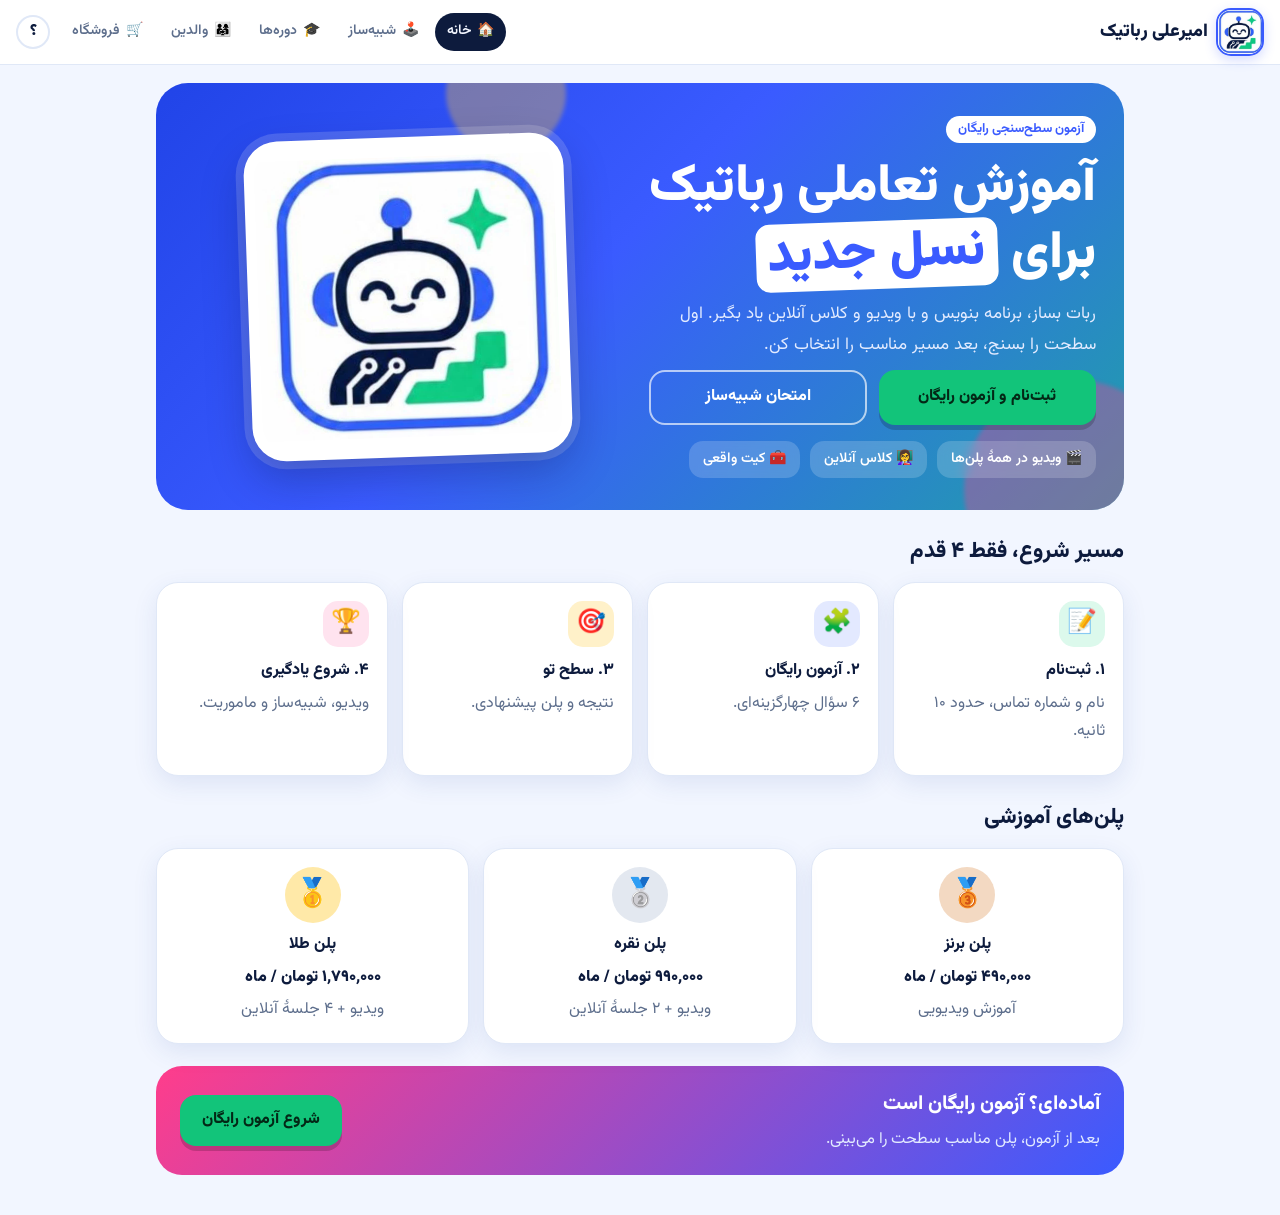
==== index.html @ c4e42e13 "Add prominent robotics brand logo" ====
<!DOCTYPE html>
<html lang="fa" dir="rtl">
<head>
<meta charset="utf-8">
<meta name="viewport" content="width=device-width, initial-scale=1, viewport-fit=cover">
<title>امیرعلی رباتیک — AmirAli Academy</title>
<link href="https://fonts.googleapis.com/css2?family=Vazirmatn:wght@400;600;800;900&display=swap" rel="stylesheet">
<link rel="stylesheet" href="style.css">
</head>
<body>
<header><div class="logo"><img src="logo.jpg" alt="نشان ربات امیرعلی رباتیک">امیرعلی رباتیک</div>
<nav aria-label="بخش‌های اصلی">
<button data-s="home" class="on"><b>🏠</b>خانه</button><button data-s="sim"><b>🕹️</b>شبیه‌ساز</button><button data-s="quest"><b>🎓</b>دوره‌ها</button><button data-s="parent"><b>👨‍👩‍👧</b>والدین</button><button data-s="shop"><b>🛒</b>فروشگاه</button>
</nav><button class="help" id="helpBtn" aria-label="راهنمای دکمه‌ها">؟</button></header>
<main>

<section id="home" class="on">
<div class="hero">
<div>
<span class="chip" style="background:#fff;color:var(--b)">آزمون سطح‌سنجی رایگان</span>
<h1 style="margin-top:10px">آموزش تعاملی رباتیک برای <em>نسل جدید</em></h1>
<p>ربات بساز، برنامه بنویس و با ویدیو و کلاس آنلاین یاد بگیر. اول سطحت را بسنج، بعد مسیر مناسب را انتخاب کن.</p>
<div class="cta"><button class="btn" data-go="signup">ثبت‌نام و آزمون رایگان</button><button class="btn ghost" data-go="sim">امتحان شبیه‌ساز</button></div>
<div class="stats"><span>🎬 ویدیو در همهٔ پلن‌ها</span><span>👩‍🏫 کلاس آنلاین</span><span>🧰 کیت واقعی</span></div>
</div>
<div class="hero-logo"><img src="logo.jpg" alt="لوگوی امیرعلی رباتیک؛ رباتی خلاق در مسیر یادگیری" fetchpriority="high"></div>
</div>
<h2>مسیر شروع، فقط ۴ قدم</h2>
<div class="grid">
<div class="card"><div class="ico">📝</div><h3>۱. ثبت‌نام</h3><p>نام و شماره تماس، حدود ۱۰ ثانیه.</p></div>
<div class="card"><div class="ico b">🧩</div><h3>۲. آزمون رایگان</h3><p>۶ سؤال چهارگزینه‌ای.</p></div>
<div class="card"><div class="ico y">🎯</div><h3>۳. سطح تو</h3><p>نتیجه و پلن پیشنهادی.</p></div>
<div class="card"><div class="ico p">🏆</div><h3>۴. شروع یادگیری</h3><p>ویدیو، شبیه‌ساز و ماموریت.</p></div>
</div>
<h2>پلن‌های آموزشی</h2>
<div class="grid" id="hp"></div>
<div class="band"><div><h3 style="font-size:20px">آماده‌ای؟ آزمون رایگان است</h3><p style="margin:0;color:#e3ebff">بعد از آزمون، پلن مناسب سطحت را می‌بینی.</p></div><button class="btn" data-go="signup">شروع آزمون رایگان</button></div>
</section>

<section id="sim">
<h2 style="margin-top:6px">شبیه‌ساز ربات</h2>
<div class="sim">
<div class="stage">
<svg viewBox="0 0 320 260" aria-label="بازوی رباتیک">
<defs><pattern id="gr" width="20" height="20" patternUnits="userSpaceOnUse"><path d="M20 0H0V20" fill="none" stroke="#7d93ff" stroke-opacity=".22"/></pattern></defs>
<rect width="320" height="260" fill="url(#gr)"/>
<polygon points="0,225 320,225 320,260 0,260" fill="#071236"/>
<rect x="238" y="195" width="30" height="30" rx="6" fill="#ffc233"/>
<rect x="122" y="205" width="76" height="20" rx="8" fill="#3a5bff"/>
<g id="a1" transform="translate(160 205) rotate(0)"><rect x="-10" y="-80" width="20" height="86" rx="10" fill="#12c47a"/><circle r="12" fill="#ff3d8b"/>
<g id="a2" transform="translate(0 -78) rotate(0)"><rect x="-9" y="-70" width="18" height="76" rx="9" fill="#12c47a"/><circle r="11" fill="#ff3d8b"/>
<g transform="translate(0 -68)"><path id="claw" d="M-14 -4 L-14 -22 M14 -4 L14 -22 M-14 -4 H14" stroke="#fff" stroke-width="6" stroke-linecap="round" fill="none"/></g></g></g>
</svg>
</div>
<div class="card">
<h3>کنترل ربات</h3><p>ماموریت: مکعب زرد را بردار.</p>
<label>پایه <input id="r1" type="range" min="-70" max="70" value="0"></label>
<label>بازو <input id="r2" type="range" min="-100" max="100" value="0"></label>
<label>گیره <input id="r3" type="range" min="0" max="100" value="50"></label>
<div class="row" style="margin:14px 0"><span>وضعیت</span><span class="chip p" id="simst">در حال انجام</span></div>
<button class="btn p" id="chk">بررسی حرکت</button> <button class="btn o" id="rst">بازنشانی</button>
</div></div>
</section>

<section id="quest">
<h2 style="margin-top:6px">سلام <span class="nm">دوست رباتیکی</span> 👋</h2>
<div class="card row" style="margin-bottom:14px"><span>سطح تو: <b id="lv">ثبت‌نام نکرده‌ای</b> · پلن: <b id="pl">—</b></span><button class="btn o" data-go="signup" id="mineBtn">شروع آزمون رایگان</button></div>
<h2>پیشرفت من</h2>
<div class="grid">
<div class="card"><div class="ico y">⭐</div><h3>سطح ۷ · مهندس نقره‌ای</h3><div class="bar" style="margin:10px 0"><i style="width:72%"></i></div><p>۱۴۴۰ از ۲۰۰۰ امتیاز تا سطح بعد</p></div>
<div class="card"><div class="ico p">🔥</div><h3>۵ روز پیاپی</h3><p>امروز هم ماموریت بزن تا زنجیره نشکند.</p></div>
<div class="card"><div class="ico b">🏅</div><h3>نشان‌ها</h3><p>سنسورساز · اولین برنامه · مسیریاب</p></div>
</div>
<h2>دوره‌های من</h2>
<div class="grid" id="cs"></div>
<h2>تکلیف و ماموریت‌های فعال</h2>
<div class="grid" id="qs"></div>
</section>

<section id="parent">
<h2 style="margin-top:6px">داشبورد والدین · <span class="nm">سارا</span></h2>
<div class="grid">
<div class="card"><div class="ico">⏱️</div><h3>زمان یادگیری این هفته</h3><p class="big">۴ ساعت و ۲۰ دقیقه</p><span class="chip">۱۲٪ بیشتر از هفته قبل</span></div>
<div class="card"><div class="ico b">✅</div><h3>ماموریت کامل‌شده</h3><p class="big">۹ ماموریت</p><span class="chip b">۲ تکلیف تحویل‌شده</span></div>
</div>
<div class="card" style="margin-top:14px"><h3>مهارت‌های یادگرفته‌شده</h3>
<div class="row"><span>برنامه‌نویسی بلوکی</span><b>۸۰٪</b></div><div class="bar"><i style="width:80%"></i></div>
<div class="row"><span>سنسورها</span><b>۶۰٪</b></div><div class="bar b"><i style="width:60%"></i></div>
<div class="row"><span>مکانیک و ساخت</span><b>۴۰٪</b></div><div class="bar p"><i style="width:40%"></i></div></div>
<div class="card" style="margin-top:14px"><h3>فعالیت اخیر</h3><p>دیروز «ربات مسیریاب» را کامل کرد · سه‌شنبه در کلاس آنلاین شرکت کرد.</p><button class="btn o" data-toast="گزارش PDF آماده شد">دریافت گزارش</button></div>
</section>

<section id="shop">
<h2 style="margin-top:6px">فروشگاه</h2>
<div class="tabs"><button class="on" data-f="all">همه</button><button data-f="hw">کیت فیزیکی</button><button data-f="dg">دوره و محصول دیجیتال</button></div>
<div class="grid" id="kits"></div>
<div class="card" style="margin-top:14px"><h3>پرداخت کارت‌به‌کارت</h3><p>بعد از واریز، عکس فیش را بارگذاری کن. سفارش بعد از تأیید مدیر فعال می‌شود.</p><button class="btn p" data-toast="فیش دریافت شد · در انتظار تأیید مدیر">بارگذاری فیش</button></div>
</section>


<section id="signup" class="flow">
<ol class="stp" data-n="0"></ol>
<div class="card form"><div class="ico">📝</div><h2 style="margin-top:0">ثبت‌نام سریع</h2><p>بدون پرداخت · حدود ۳ دقیقه تا دیدن سطح</p>
<label for="fn">نام و نام خانوادگی</label><input id="fn" autocomplete="name" placeholder="مثلاً سارا احمدی">
<small class="err" id="e1" aria-live="polite"></small>
<label for="ph">شماره تماس</label><input id="ph" inputmode="tel" autocomplete="tel" placeholder="09123456789" dir="ltr" style="text-align:right">
<small class="err" id="e2" aria-live="polite"></small>
<button class="btn" id="goQuiz" style="width:100%;margin-top:18px">شروع آزمون رایگان</button>
<button class="btn o" data-go="home" style="width:100%;margin-top:12px">بازگشت</button></div>
</section>

<section id="quiz" class="flow">
<ol class="stp" data-n="1"></ol>
<div class="card form"><div class="row"><b id="qn"></b><span class="chip b">آزمون رایگان</span></div><div class="bar b"><i id="qb" style="width:0"></i></div>
<h2 id="qt" style="margin-top:16px"></h2><div id="qo" role="radiogroup"></div>
<div class="row" style="margin-top:14px"><button class="btn o" id="qback">قبلی</button><button class="btn" id="qnext" disabled>بعدی</button></div></div>
</section>

<section id="result" class="flow">
<ol class="stp" data-n="2"></ol>
<div class="card form" style="text-align:center"><div class="ico y" style="margin-inline:auto;width:70px;height:70px;font-size:38px" id="rI">🏅</div>
<p>نتیجهٔ آزمون <span class="nm"></span></p><h1 id="rL" style="font-size:36px"></h1><p class="big" id="rS"></p><p id="rD"></p>
<div class="card" style="background:var(--bs);box-shadow:none"><h3>پلن پیشنهادی ما</h3><b id="rP"></b></div>
<button class="btn" data-go="plans" style="width:100%;margin-top:16px">دیدن پلن‌های آموزشی</button></div>
</section>

<section id="plans" class="flow">
<ol class="stp" data-n="3"></ol>
<h2 style="margin-top:6px">یک پلن انتخاب کن</h2><p>سه پلن برای سه سرعت یادگیری. هر ماه می‌توانی پلن را عوض کنی.</p>
<div class="grid" id="pg"></div>
<button class="btn o" data-go="quest" style="margin-top:16px">فعلاً رد می‌کنم</button>
</section>
</main>
<div class="tour" id="tour" role="dialog" aria-modal="true" aria-label="راهنمای دکمه‌ها"><div class="card"><div class="ico" id="tI">🧭</div><h3 id="tT"></h3><p id="tD"></p><div class="row"><span id="tS" class="chip b"></span><span><button class="btn o" id="tX">بستن</button> <button class="btn" id="tN">بعدی</button></span></div></div></div>
<div class="toast" id="toast" role="status"></div>
<script src="app.js"></script>
</body>
</html>
---- style.css ----
:root{--bg:#f2f6ff;--ink:#0d1b3d;--card:#fff;--line:#e0e8f7;--g:#12c47a;--gs:#dcf9ec;--b:#3a5bff;--bs:#e3e9ff;--p:#ff3d8b;--ps:#ffe3ef;--y:#ffc233;--mut:#5d6e8c;--sh:0 8px 24px rgba(40,70,160,.10);--nav:#fff;
box-sizing:border-box;padding-top:env(safe-area-inset-top,0px);padding-bottom:env(safe-area-inset-bottom,0px)}
@media(prefers-color-scheme:dark){:root:not([data-theme="light"]){--bg:#070f24;--ink:#eaf1ff;--card:#0f1d3d;--line:#1f3361;--gs:#0e3a2c;--bs:#16286b;--ps:#4a1830;--mut:#9fb2d4;--sh:0 8px 24px rgba(0,0,0,.35);--nav:#0b1733}}
:root[data-theme="dark"]{--bg:#070f24;--ink:#eaf1ff;--card:#0f1d3d;--line:#1f3361;--gs:#0e3a2c;--bs:#16286b;--ps:#4a1830;--mut:#9fb2d4;--sh:0 8px 24px rgba(0,0,0,.35);--nav:#0b1733}
*{box-sizing:border-box}html{scroll-padding-top:env(safe-area-inset-top,0px)}
body{margin:0;background:var(--bg);color:var(--ink);font-family:Vazirmatn,Tahoma,sans-serif;line-height:1.8}
header{position:sticky;top:0;z-index:6;background:var(--nav);border-bottom:1px solid var(--line);padding:8px 16px;display:flex;align-items:center;gap:10px}
.logo{font-weight:900;font-size:18px;display:flex;align-items:center;gap:8px}
.logo img{width:48px;height:48px;object-fit:cover;border:2px solid var(--b);border-radius:15px;background:#fff;box-shadow:0 4px 12px rgba(58,91,255,.22)}
nav{display:flex;gap:4px;margin-inline-start:auto;overflow-x:auto}
nav button{font:inherit;font-size:14px;border:0;background:none;color:var(--mut);padding:6px 12px;border-radius:99px;cursor:pointer;white-space:nowrap;font-weight:600}
nav button.on{background:var(--ink);color:var(--bg)}
button:focus-visible{outline:3px solid var(--p);outline-offset:2px}
main{max-width:1000px;margin:0 auto;padding:18px 16px 40px}
section{display:none}section.on{display:block}
h1{font-size:clamp(30px,6.5vw,52px);line-height:1.3;margin:0 0 10px;font-weight:900}
h2{font-size:22px;margin:22px 0 10px;font-weight:800}h3{font-size:16px;margin:0 0 4px;font-weight:800}
p{margin:0 0 10px;color:var(--mut)}
.btn{font:inherit;font-weight:800;border:0;border-radius:16px;padding:11px 22px;cursor:pointer;background:var(--g);color:#032816;box-shadow:0 5px 0 rgba(0,0,0,.18);transition:transform .1s,box-shadow .1s}
.btn:active{transform:translateY(4px);box-shadow:0 1px 0 rgba(0,0,0,.18)}
.btn.p{background:var(--p);color:#fff}.btn.o{background:var(--card);color:var(--ink);box-shadow:0 5px 0 var(--line);border:2px solid var(--line)}
.grid{display:grid;gap:14px;grid-template-columns:repeat(auto-fit,minmax(220px,1fr))}
.card{background:var(--card);border-radius:22px;padding:18px;box-shadow:var(--sh);border:1px solid var(--line)}
.ico{width:46px;height:46px;border-radius:15px;display:grid;place-items:center;font-size:24px;margin-bottom:10px;background:var(--gs)}
.ico.b{background:var(--bs)}.ico.p{background:var(--ps)}.ico.y{background:#fff1c9}
.hero{position:relative;overflow:hidden;display:grid;gap:18px;grid-template-columns:repeat(auto-fit,minmax(270px,1fr));align-items:center;color:#fff;border-radius:32px;padding:32px 28px;background:linear-gradient(135deg,#2144e8 0%,#3a5bff 45%,#12c47a 130%)}
.hero:before,.hero:after{content:"";position:absolute;border-radius:50%;background:var(--p);opacity:.35;filter:blur(2px)}
.hero:before{width:220px;height:220px;inset-inline-start:-60px;bottom:-90px}.hero:after{width:120px;height:120px;inset-inline-end:30%;top:-50px;background:var(--y)}
.hero>*{position:relative;z-index:1}.hero p{color:#e3ebff;font-size:17px}
.hero h1 em{font-style:normal;background:#fff;color:var(--b);padding:0 12px;border-radius:14px;display:inline-block;transform:rotate(-2deg)}
.hero-logo{width:min(100%,320px);aspect-ratio:1;margin-inline:auto;padding:10px;border-radius:34px;background:#fff;box-shadow:0 18px 44px rgba(7,18,54,.28),0 0 0 8px rgba(255,255,255,.16);transform:rotate(-2deg)}
.hero-logo img{width:100%;height:100%;display:block;object-fit:contain;border-radius:26px}
.stats{display:flex;gap:10px;flex-wrap:wrap;margin-top:16px}
.stats span{background:rgba(255,255,255,.18);backdrop-filter:blur(6px);border-radius:14px;padding:6px 14px;font-size:14px;font-weight:600}
.bar{height:14px;background:var(--line);border-radius:9px;overflow:hidden}
.bar i{display:block;height:100%;background:linear-gradient(90deg,var(--g),#6be8ae);border-radius:9px}
.bar.p i{background:linear-gradient(90deg,var(--p),#ff8ab9)}.bar.b i{background:linear-gradient(90deg,var(--b),#7d93ff)}
.row{display:flex;justify-content:space-between;align-items:center;gap:10px;margin:8px 0;font-size:14px}
.chip{display:inline-block;padding:2px 12px;border-radius:99px;font-size:13px;background:var(--gs);color:#0a8a55;font-weight:700}
.chip.p{background:var(--ps);color:var(--p)}.chip.b{background:var(--bs);color:var(--b)}
.big{font-size:32px;font-weight:900;color:var(--ink);margin:0}
.sim{display:grid;gap:14px;grid-template-columns:repeat(auto-fit,minmax(290px,1fr))}
.stage{background:linear-gradient(#17327a,#0a1a45);border-radius:26px;padding:8px;box-shadow:var(--sh)}
.stage svg{width:100%;height:auto;display:block}
label{display:block;font-size:14px;margin-top:10px;font-weight:600}
input[type=range]{width:100%;accent-color:var(--p)}
.tabs{display:flex;gap:8px;margin:8px 0 14px}
.tabs button{font:inherit;font-weight:700;border:2px solid var(--line);background:var(--card);color:var(--ink);border-radius:99px;padding:5px 16px;cursor:pointer}
.tabs button.on{background:var(--b);border-color:var(--b);color:#fff}
.kit{height:100px;border-radius:18px;margin-bottom:10px;display:grid;place-items:center;font-size:48px}
.price{font-weight:900;color:var(--ink)}
.toast{position:fixed;inset-inline:16px;bottom:calc(16px + env(safe-area-inset-bottom,0px));max-width:420px;margin:auto;background:var(--ink);color:var(--bg);padding:12px 16px;border-radius:16px;opacity:0;transform:translateY(20px);transition:.25s;pointer-events:none;z-index:9;text-align:center;font-weight:600}
.toast.on{opacity:1;transform:none}
table{width:100%;border-collapse:collapse;font-size:14px}th,td{padding:10px 8px;text-align:start;border-bottom:1px solid var(--line)}
.wrap{overflow-x:auto}
@media(prefers-reduced-motion:reduce){*{transition:none!important}}

nav button{display:flex;align-items:center;gap:6px}nav button b{font-weight:400}
.help{width:34px;height:34px;border-radius:50%;border:2px solid var(--line);background:var(--card);color:var(--ink);font:inherit;font-weight:900;cursor:pointer}
body.flow nav{display:none}body.flow .help{margin-inline-start:auto}
@media(max-width:700px){
nav{position:fixed;bottom:0;inset-inline:0;z-index:7;background:var(--nav);border-top:1px solid var(--line);margin:0;padding:6px 6px calc(6px + env(safe-area-inset-bottom,0px));justify-content:space-around;gap:0}
nav button{flex:1;flex-direction:column;gap:0;font-size:12px;padding:4px 2px;border-radius:14px}nav button b{font-size:20px}
.help{margin-inline-start:auto}main{padding-bottom:100px}.toast{bottom:90px}}
.form{max-width:480px;margin:10px auto}
input{width:100%;font:inherit;font-size:16px;padding:12px 14px;border:2px solid var(--line);border-radius:14px;background:var(--bg);color:var(--ink);margin-top:4px}
input:focus{outline:3px solid var(--b);border-color:var(--b)}input.bad{border-color:var(--p)}
.err{display:block;color:var(--p);font-weight:600;min-height:20px;font-size:13px}
.stp{display:flex;gap:6px;list-style:none;padding:0;margin:4px auto 10px;max-width:480px}
.stp li{flex:1;text-align:center;font-size:12px;font-weight:600;color:var(--mut);border-top:5px solid var(--line);padding-top:4px}
.stp li.on{color:var(--b);border-color:var(--b)}.stp li.done{color:#0a8a55;border-color:var(--g)}
.opt{display:block;width:100%;text-align:start;font:inherit;font-weight:600;font-size:16px;color:var(--ink);background:var(--card);border:2px solid var(--line);border-radius:16px;padding:12px 16px;margin-top:10px;cursor:pointer;box-shadow:0 4px 0 var(--line)}
.opt.sel{border-color:var(--b);background:var(--bs);box-shadow:0 4px 0 var(--b)}
.btn:disabled{opacity:.4;cursor:not-allowed}
.plan{position:relative;border:2px solid var(--line)}.plan.rec{border-color:var(--p);box-shadow:0 0 0 4px var(--ps),var(--sh)}
.plan ul{padding-inline-start:20px;margin:8px 0 14px;color:var(--mut);font-size:14px}
.medal{width:56px;height:56px;border-radius:50%;display:grid;place-items:center;font-size:28px;margin-bottom:8px}
.tour{position:fixed;inset:0;z-index:20;background:rgba(5,12,35,.6);display:none;place-items:center;padding:16px}.tour.on{display:grid}
.tour .card{max-width:400px;width:100%}

.cta{display:flex;gap:12px;flex-wrap:wrap;margin-top:6px}.cta .btn{flex:1 1 190px}
.btn.ghost{background:transparent;color:#fff;border:2px solid rgba(255,255,255,.65);box-shadow:none}
.band{margin-top:22px;display:flex;align-items:center;justify-content:space-between;gap:14px;flex-wrap:wrap;color:#fff;border-radius:26px;padding:20px 24px;background:linear-gradient(135deg,#ff3d8b,#3a5bff)}
.band .btn{flex:0 0 auto}
.hp{cursor:pointer;text-align:center}.hp .medal{margin-inline:auto}
@media(max-width:700px){.hero{padding:22px 18px}.hero-logo{width:min(100%,220px);order:-1}.band .btn{width:100%}}
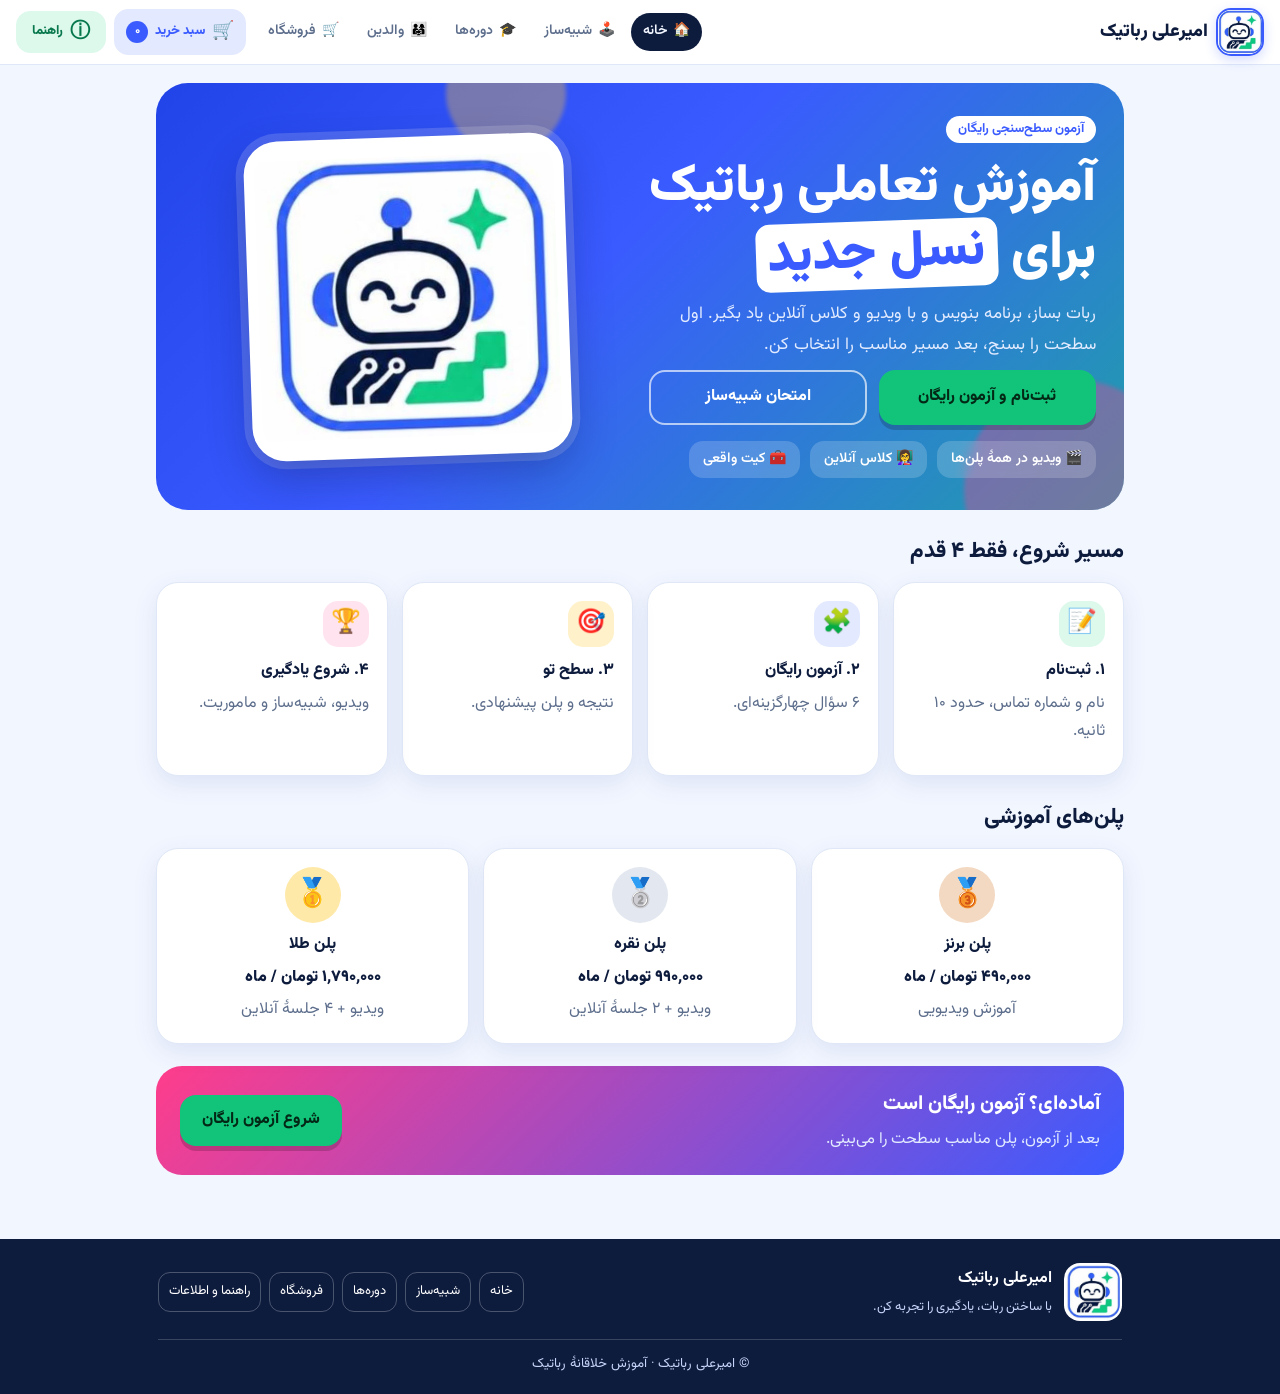
==== commit 4f03065a: "Improve store navigation and shopping experience" ====
--- a/index.html
+++ b/index.html
@@ -11,7 +11,7 @@
 <header><div class="logo"><img src="logo.jpg" alt="نشان ربات امیرعلی رباتیک">امیرعلی رباتیک</div>
 <nav aria-label="بخش‌های اصلی">
 <button data-s="home" class="on"><b>🏠</b>خانه</button><button data-s="sim"><b>🕹️</b>شبیه‌ساز</button><button data-s="quest"><b>🎓</b>دوره‌ها</button><button data-s="parent"><b>👨‍👩‍👧</b>والدین</button><button data-s="shop"><b>🛒</b>فروشگاه</button>
-</nav><button class="help" id="helpBtn" aria-label="راهنمای دکمه‌ها">؟</button></header>
+</nav><div class="header-actions"><button class="cart-toggle" id="cartBtn" aria-label="سبد خرید، ۰ کالا" aria-haspopup="dialog" aria-expanded="false"><span aria-hidden="true">🛒</span><span class="cart-label">سبد خرید</span><b class="cart-count" id="cartCount" aria-live="polite">۰</b></button><button class="help" id="helpBtn" aria-label="راهنما و اطلاعات" title="راهنما و اطلاعات"><span aria-hidden="true">ⓘ</span><span>راهنما</span></button></div></header>
 <main>
 
 <section id="home" class="on">
@@ -92,9 +92,10 @@
 
 <section id="shop">
 <h2 style="margin-top:6px">فروشگاه</h2>
+<div class="search-box"><span aria-hidden="true">🔍</span><input id="shopSearch" type="search" placeholder="جست‌وجو در کیت‌ها و دوره‌ها" aria-label="جست‌وجو در فروشگاه"><button type="button" id="clearSearch" aria-label="پاک‌کردن جست‌وجو" hidden>×</button></div>
 <div class="tabs"><button class="on" data-f="all">همه</button><button data-f="hw">کیت فیزیکی</button><button data-f="dg">دوره و محصول دیجیتال</button></div>
 <div class="grid" id="kits"></div>
-<div class="card" style="margin-top:14px"><h3>پرداخت کارت‌به‌کارت</h3><p>بعد از واریز، عکس فیش را بارگذاری کن. سفارش بعد از تأیید مدیر فعال می‌شود.</p><button class="btn p" data-toast="فیش دریافت شد · در انتظار تأیید مدیر">بارگذاری فیش</button></div>
+<div class="card" style="margin-top:14px"><h3>خرید آنلاین</h3><p>می‌توانی کالاها را در سبد جمع کنی؛ پرداخت آنلاین به‌زودی فعال می‌شود.</p><button class="btn o" disabled>به‌زودی</button></div>
 </section>
 
 
@@ -131,6 +132,8 @@
 <button class="btn o" data-go="quest" style="margin-top:16px">فعلاً رد می‌کنم</button>
 </section>
 </main>
+<footer class="site-footer"><div class="footer-inner"><div class="footer-brand"><img src="logo.jpg" alt=""><div><b>امیرعلی رباتیک</b><p>با ساختن ربات، یادگیری را تجربه کن.</p></div></div><div class="footer-links"><button data-go="home">خانه</button><button data-go="sim">شبیه‌ساز</button><button data-go="quest">دوره‌ها</button><button data-go="shop">فروشگاه</button><button id="footerHelp">راهنما و اطلاعات</button></div><small>© امیرعلی رباتیک · آموزش خلاقانهٔ رباتیک</small></div></footer>
+<div class="cart-overlay" id="cartOverlay" aria-hidden="true"><section class="cart-dialog" role="dialog" aria-modal="true" aria-labelledby="cartTitle" tabindex="-1"><div class="cart-heading"><div><span class="cart-kicker">خریدهای تو</span><h2 id="cartTitle">سبد خرید</h2></div><button class="cart-close" id="cartClose" aria-label="بستن سبد خرید">×</button></div><div id="cartItems" class="cart-items"></div><div class="cart-empty" id="cartEmpty"><span>🛍️</span><b>سبدت هنوز خالی است</b><p>از فروشگاه یک کیت یا دوره انتخاب کن.</p><button class="btn" id="browseShop">رفتن به فروشگاه</button></div><div class="cart-summary" id="cartSummary" hidden><div><span>جمع کالاها</span><b id="cartTotal"></b></div><button class="btn p" id="checkoutBtn">ادامهٔ خرید</button><small>پرداخت آنلاین در نسخهٔ فعلی فعال نیست.</small></div></section></div>
 <div class="tour" id="tour" role="dialog" aria-modal="true" aria-label="راهنمای دکمه‌ها"><div class="card"><div class="ico" id="tI">🧭</div><h3 id="tT"></h3><p id="tD"></p><div class="row"><span id="tS" class="chip b"></span><span><button class="btn o" id="tX">بستن</button> <button class="btn" id="tN">بعدی</button></span></div></div></div>
 <div class="toast" id="toast" role="status"></div>
 <script src="app.js"></script>
--- a/style.css
+++ b/style.css
@@ -11,6 +11,13 @@
 nav button{font:inherit;font-size:14px;border:0;background:none;color:var(--mut);padding:6px 12px;border-radius:99px;cursor:pointer;white-space:nowrap;font-weight:600}
 nav button.on{background:var(--ink);color:var(--bg)}
 button:focus-visible{outline:3px solid var(--p);outline-offset:2px}
+.header-actions{display:flex;align-items:center;gap:8px}
+.cart-toggle,.help{position:relative;display:inline-flex;align-items:center;justify-content:center;gap:7px;min-height:42px;border:1px solid var(--line);border-radius:14px;padding:6px 11px;background:var(--card);color:var(--ink);font:inherit;font-size:13px;font-weight:800;cursor:pointer;white-space:nowrap}
+.cart-toggle{border-color:var(--bs);background:var(--bs);color:var(--b)}
+.cart-toggle>span:first-child{font-size:18px}
+.cart-count{min-width:22px;height:22px;display:grid;place-items:center;border-radius:99px;background:var(--b);color:#fff;font-size:12px}
+.help{border-color:var(--gs);background:var(--gs);color:#08784c}
+.help span:first-child{font-size:20px;line-height:1}
 main{max-width:1000px;margin:0 auto;padding:18px 16px 40px}
 section{display:none}section.on{display:block}
 h1{font-size:clamp(30px,6.5vw,52px);line-height:1.3;margin:0 0 10px;font-weight:900}
@@ -56,12 +63,12 @@
 @media(prefers-reduced-motion:reduce){*{transition:none!important}}
 
 nav button{display:flex;align-items:center;gap:6px}nav button b{font-weight:400}
-.help{width:34px;height:34px;border-radius:50%;border:2px solid var(--line);background:var(--card);color:var(--ink);font:inherit;font-weight:900;cursor:pointer}
-body.flow nav{display:none}body.flow .help{margin-inline-start:auto}
+.help{min-width:90px;height:42px;border-radius:14px}
+body.flow nav{display:none}body.flow .site-footer{display:none}body.flow .header-actions{margin-inline-start:auto}
 @media(max-width:700px){
 nav{position:fixed;bottom:0;inset-inline:0;z-index:7;background:var(--nav);border-top:1px solid var(--line);margin:0;padding:6px 6px calc(6px + env(safe-area-inset-bottom,0px));justify-content:space-around;gap:0}
 nav button{flex:1;flex-direction:column;gap:0;font-size:12px;padding:4px 2px;border-radius:14px}nav button b{font-size:20px}
-.help{margin-inline-start:auto}main{padding-bottom:100px}.toast{bottom:90px}}
+.header-actions{margin-inline-start:auto}main{padding-bottom:110px}.toast{bottom:90px}}
 .form{max-width:480px;margin:10px auto}
 input{width:100%;font:inherit;font-size:16px;padding:12px 14px;border:2px solid var(--line);border-radius:14px;background:var(--bg);color:var(--ink);margin-top:4px}
 input:focus{outline:3px solid var(--b);border-color:var(--b)}input.bad{border-color:var(--p)}
@@ -84,3 +91,41 @@
 .band .btn{flex:0 0 auto}
 .hp{cursor:pointer;text-align:center}.hp .medal{margin-inline:auto}
 @media(max-width:700px){.hero{padding:22px 18px}.hero-logo{width:min(100%,220px);order:-1}.band .btn{width:100%}}
+
+.search-box{display:flex;align-items:center;gap:10px;max-width:560px;margin:10px 0 14px;padding:4px 12px;border:2px solid var(--line);border-radius:16px;background:var(--card);color:var(--mut)}
+.search-box:focus-within{border-color:var(--b);box-shadow:0 0 0 3px var(--bs)}
+.search-box>span{font-size:26px;line-height:1}
+.search-box input{min-width:0;margin:0;padding:9px 2px;border:0;background:transparent;box-shadow:none}
+.search-box input:focus{outline:0}
+.search-box button{border:0;background:none;color:var(--mut);font-size:24px;cursor:pointer}
+.empty-search{grid-column:1/-1;padding:24px;border:1px dashed var(--line);border-radius:18px;color:var(--mut);text-align:center}
+.product-card .btn{width:100%}
+.site-footer{margin-top:24px;background:var(--ink);color:#fff}
+.footer-inner{max-width:1000px;margin:auto;padding:24px 18px 18px;display:grid;grid-template-columns:1fr auto;gap:18px;align-items:center}
+.footer-brand{display:flex;align-items:center;gap:12px}
+.footer-brand img{width:58px;height:58px;object-fit:cover;border:2px solid rgba(255,255,255,.7);border-radius:16px;background:#fff}
+.footer-brand b{font-size:16px}.footer-brand p{margin:2px 0 0;color:#c7d5fa;font-size:13px}
+.footer-links{display:flex;flex-wrap:wrap;gap:8px}
+.footer-links button{padding:7px 10px;border:1px solid rgba(255,255,255,.25);border-radius:12px;background:transparent;color:#fff;font:inherit;font-size:13px;cursor:pointer}
+.footer-links button:hover{background:rgba(255,255,255,.12)}
+.footer-inner>small{grid-column:1/-1;padding-top:12px;border-top:1px solid rgba(255,255,255,.18);color:#c7d5fa;text-align:center}
+.cart-overlay{position:fixed;inset:0;z-index:30;display:none;justify-items:end;background:rgba(5,12,35,.55);backdrop-filter:blur(3px)}
+.cart-overlay.open{display:grid}
+.cart-dialog{width:min(100%,440px);height:100%;overflow:auto;padding:24px;background:var(--bg);box-shadow:var(--sh);animation:cart-in .2s ease-out}
+@keyframes cart-in{from{transform:translateX(24px);opacity:.7}to{transform:none;opacity:1}}
+.cart-heading,.cart-heading>div,.cart-summary>div{display:flex;align-items:center;justify-content:space-between;gap:12px}
+.cart-heading{margin-bottom:18px}
+.cart-heading h2{margin:0}.cart-kicker{display:block;color:var(--mut);font-size:12px}
+.cart-close{width:42px;height:42px;border:1px solid var(--line);border-radius:14px;background:var(--card);color:var(--ink);font-size:26px;cursor:pointer}
+.cart-items{display:grid;gap:10px}
+.cart-item{display:flex;align-items:center;gap:12px;padding:14px;border:1px solid var(--line);border-radius:18px;background:var(--card)}
+.cart-item-icon{width:48px;height:48px;display:grid;place-items:center;border-radius:14px;background:var(--bs);font-size:25px}
+.cart-item-info{flex:1;min-width:0;display:grid;gap:4px}.cart-item-info>b{font-size:14px}.cart-item-info>span{color:var(--mut);font-size:13px}
+.quantity{display:flex;align-items:center;gap:9px;margin-top:4px}.quantity button{min-width:32px;height:32px;border:1px solid var(--line);border-radius:10px;background:var(--bg);color:var(--ink);font:inherit;font-weight:800;cursor:pointer}
+.quantity .remove-item{margin-inline-start:auto;border:0;background:none;color:#c42660;font-size:12px}
+.cart-empty{padding:38px 14px;display:grid;justify-items:center;gap:8px;text-align:center}.cart-empty[hidden],.cart-summary[hidden]{display:none}
+.cart-empty>span{font-size:38px}.cart-empty p{margin:0}.cart-summary{position:sticky;bottom:-24px;margin:18px -24px -24px;padding:18px 24px 24px;border-top:1px solid var(--line);background:var(--card);display:grid;gap:10px}
+.cart-summary>div{font-size:14px}.cart-summary>div b{font-size:16px}.cart-summary .btn{width:100%}.cart-summary small{color:var(--mut);text-align:center}
+@media(max-width:700px){.footer-inner{grid-template-columns:1fr}.footer-inner>small{grid-column:auto}.footer-links{justify-content:center}.cart-dialog{width:100%;padding:18px}.cart-summary{bottom:-18px;margin:18px -18px -18px;padding:16px 18px 18px}}
+@media(max-width:420px){header{padding-inline:12px;gap:7px}.logo{font-size:14px;gap:5px}.logo img{width:38px;height:38px;border-radius:12px}.header-actions{gap:6px}.cart-toggle{padding-inline:7px}.cart-label{display:none}.help{min-width:74px;padding-inline:7px}}
+@media(prefers-reduced-motion:reduce){.cart-dialog{animation:none}}
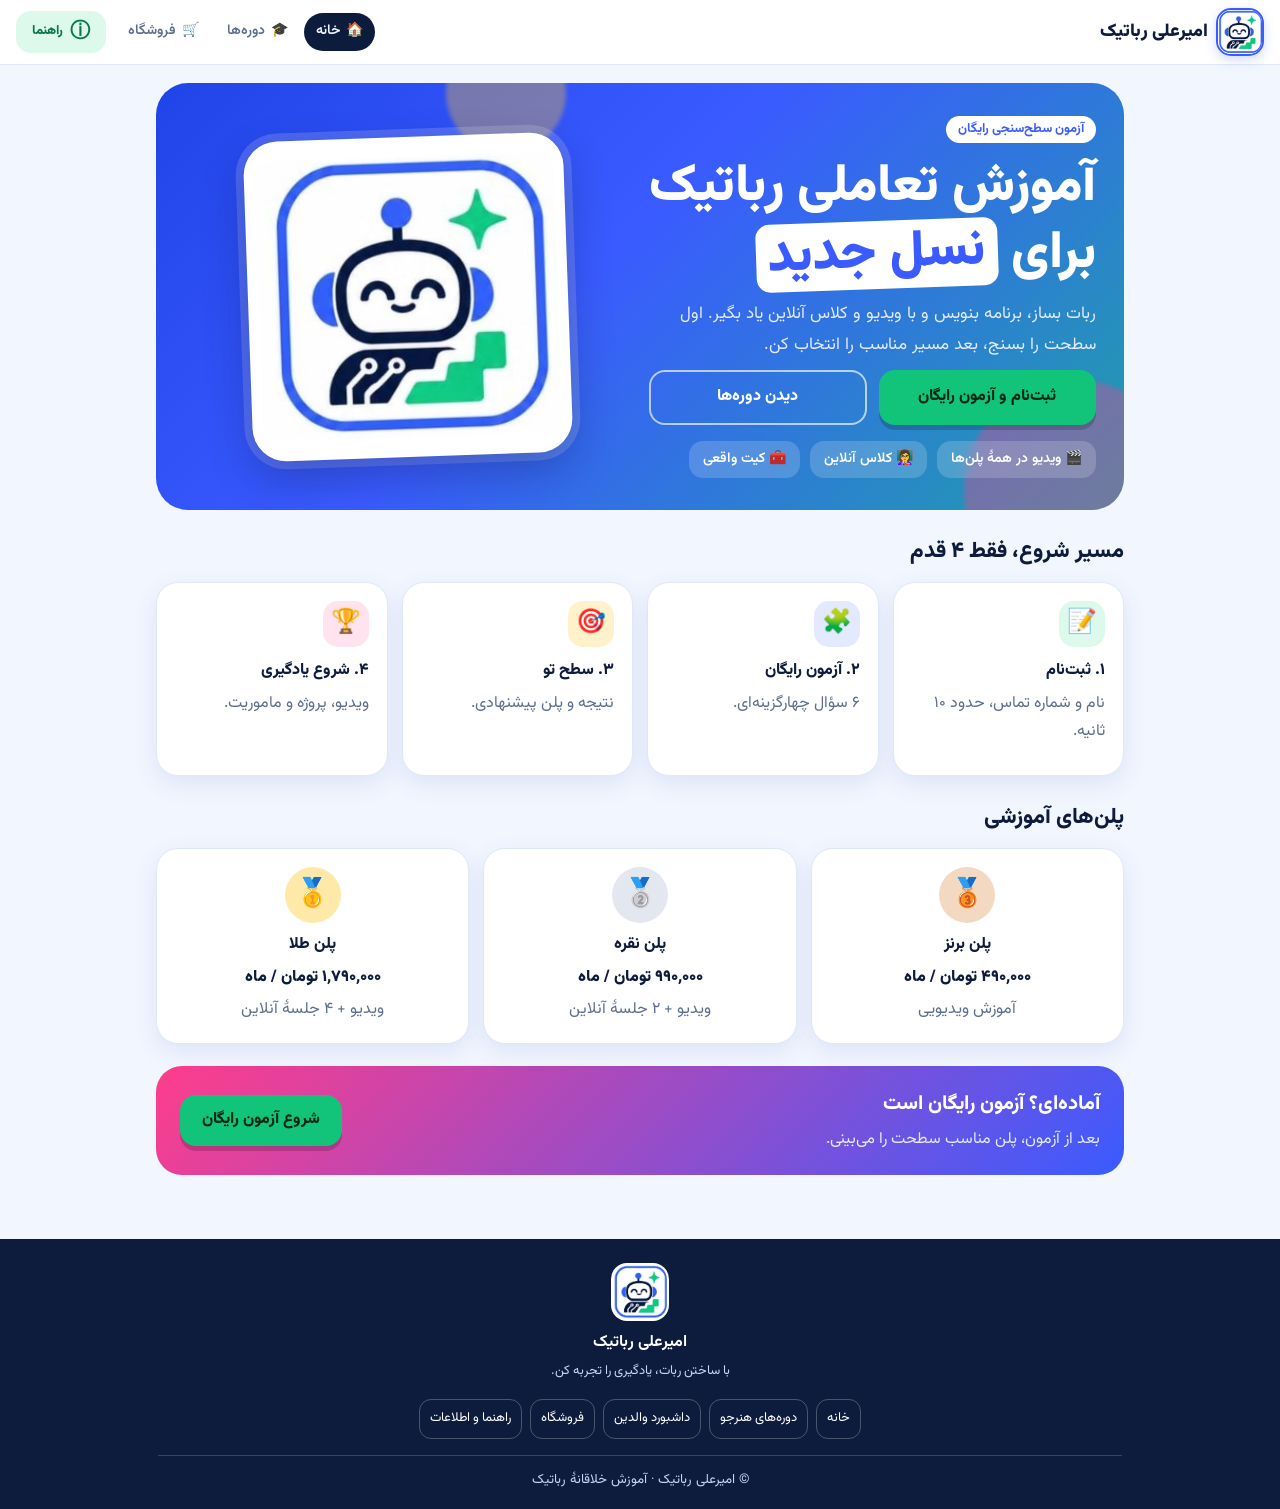
==== commit ed84a6c4: "Reorganize navigation and center footer" ====
--- a/index.html
+++ b/index.html
@@ -10,8 +10,8 @@
 <body>
 <header><div class="logo"><img src="logo.jpg" alt="نشان ربات امیرعلی رباتیک">امیرعلی رباتیک</div>
 <nav aria-label="بخش‌های اصلی">
-<button data-s="home" class="on"><b>🏠</b>خانه</button><button data-s="sim"><b>🕹️</b>شبیه‌ساز</button><button data-s="quest"><b>🎓</b>دوره‌ها</button><button data-s="parent"><b>👨‍👩‍👧</b>والدین</button><button data-s="shop"><b>🛒</b>فروشگاه</button>
-</nav><div class="header-actions"><button class="cart-toggle" id="cartBtn" aria-label="سبد خرید، ۰ کالا" aria-haspopup="dialog" aria-expanded="false"><span aria-hidden="true">🛒</span><span class="cart-label">سبد خرید</span><b class="cart-count" id="cartCount" aria-live="polite">۰</b></button><button class="help" id="helpBtn" aria-label="راهنما و اطلاعات" title="راهنما و اطلاعات"><span aria-hidden="true">ⓘ</span><span>راهنما</span></button></div></header>
+<button data-s="home" class="on"><b>🏠</b>خانه</button><button data-s="quest"><b>🎓</b>دوره‌ها</button><button data-s="shop"><b>🛒</b>فروشگاه</button>
+</nav><div class="header-actions"><button class="help" id="helpBtn" aria-label="راهنما و اطلاعات" title="راهنما و اطلاعات"><span aria-hidden="true">ⓘ</span><span>راهنما</span></button></div></header>
 <main>
 
 <section id="home" class="on">
@@ -20,7 +20,7 @@
 <span class="chip" style="background:#fff;color:var(--b)">آزمون سطح‌سنجی رایگان</span>
 <h1 style="margin-top:10px">آموزش تعاملی رباتیک برای <em>نسل جدید</em></h1>
 <p>ربات بساز، برنامه بنویس و با ویدیو و کلاس آنلاین یاد بگیر. اول سطحت را بسنج، بعد مسیر مناسب را انتخاب کن.</p>
-<div class="cta"><button class="btn" data-go="signup">ثبت‌نام و آزمون رایگان</button><button class="btn ghost" data-go="sim">امتحان شبیه‌ساز</button></div>
+<div class="cta"><button class="btn" data-go="signup">ثبت‌نام و آزمون رایگان</button><button class="btn ghost" data-go="quest">دیدن دوره‌ها</button></div>
 <div class="stats"><span>🎬 ویدیو در همهٔ پلن‌ها</span><span>👩‍🏫 کلاس آنلاین</span><span>🧰 کیت واقعی</span></div>
 </div>
 <div class="hero-logo"><img src="logo.jpg" alt="لوگوی امیرعلی رباتیک؛ رباتی خلاق در مسیر یادگیری" fetchpriority="high"></div>
@@ -30,36 +30,11 @@
 <div class="card"><div class="ico">📝</div><h3>۱. ثبت‌نام</h3><p>نام و شماره تماس، حدود ۱۰ ثانیه.</p></div>
 <div class="card"><div class="ico b">🧩</div><h3>۲. آزمون رایگان</h3><p>۶ سؤال چهارگزینه‌ای.</p></div>
 <div class="card"><div class="ico y">🎯</div><h3>۳. سطح تو</h3><p>نتیجه و پلن پیشنهادی.</p></div>
-<div class="card"><div class="ico p">🏆</div><h3>۴. شروع یادگیری</h3><p>ویدیو، شبیه‌ساز و ماموریت.</p></div>
+<div class="card"><div class="ico p">🏆</div><h3>۴. شروع یادگیری</h3><p>ویدیو، پروژه و ماموریت.</p></div>
 </div>
 <h2>پلن‌های آموزشی</h2>
 <div class="grid" id="hp"></div>
 <div class="band"><div><h3 style="font-size:20px">آماده‌ای؟ آزمون رایگان است</h3><p style="margin:0;color:#e3ebff">بعد از آزمون، پلن مناسب سطحت را می‌بینی.</p></div><button class="btn" data-go="signup">شروع آزمون رایگان</button></div>
-</section>
-
-<section id="sim">
-<h2 style="margin-top:6px">شبیه‌ساز ربات</h2>
-<div class="sim">
-<div class="stage">
-<svg viewBox="0 0 320 260" aria-label="بازوی رباتیک">
-<defs><pattern id="gr" width="20" height="20" patternUnits="userSpaceOnUse"><path d="M20 0H0V20" fill="none" stroke="#7d93ff" stroke-opacity=".22"/></pattern></defs>
-<rect width="320" height="260" fill="url(#gr)"/>
-<polygon points="0,225 320,225 320,260 0,260" fill="#071236"/>
-<rect x="238" y="195" width="30" height="30" rx="6" fill="#ffc233"/>
-<rect x="122" y="205" width="76" height="20" rx="8" fill="#3a5bff"/>
-<g id="a1" transform="translate(160 205) rotate(0)"><rect x="-10" y="-80" width="20" height="86" rx="10" fill="#12c47a"/><circle r="12" fill="#ff3d8b"/>
-<g id="a2" transform="translate(0 -78) rotate(0)"><rect x="-9" y="-70" width="18" height="76" rx="9" fill="#12c47a"/><circle r="11" fill="#ff3d8b"/>
-<g transform="translate(0 -68)"><path id="claw" d="M-14 -4 L-14 -22 M14 -4 L14 -22 M-14 -4 H14" stroke="#fff" stroke-width="6" stroke-linecap="round" fill="none"/></g></g></g>
-</svg>
-</div>
-<div class="card">
-<h3>کنترل ربات</h3><p>ماموریت: مکعب زرد را بردار.</p>
-<label>پایه <input id="r1" type="range" min="-70" max="70" value="0"></label>
-<label>بازو <input id="r2" type="range" min="-100" max="100" value="0"></label>
-<label>گیره <input id="r3" type="range" min="0" max="100" value="50"></label>
-<div class="row" style="margin:14px 0"><span>وضعیت</span><span class="chip p" id="simst">در حال انجام</span></div>
-<button class="btn p" id="chk">بررسی حرکت</button> <button class="btn o" id="rst">بازنشانی</button>
-</div></div>
 </section>
 
 <section id="quest">
@@ -91,7 +66,7 @@
 </section>
 
 <section id="shop">
-<h2 style="margin-top:6px">فروشگاه</h2>
+<div class="shop-heading"><h2 style="margin-top:6px">فروشگاه</h2><button class="cart-toggle" id="cartBtn" aria-label="سبد خرید، ۰ کالا" aria-haspopup="dialog" aria-expanded="false"><span aria-hidden="true">🛒</span><span class="cart-label">سبد خرید</span><b class="cart-count" id="cartCount" aria-live="polite">۰</b></button></div>
 <div class="search-box"><span aria-hidden="true">🔍</span><input id="shopSearch" type="search" placeholder="جست‌وجو در کیت‌ها و دوره‌ها" aria-label="جست‌وجو در فروشگاه"><button type="button" id="clearSearch" aria-label="پاک‌کردن جست‌وجو" hidden>×</button></div>
 <div class="tabs"><button class="on" data-f="all">همه</button><button data-f="hw">کیت فیزیکی</button><button data-f="dg">دوره و محصول دیجیتال</button></div>
 <div class="grid" id="kits"></div>
@@ -132,7 +107,7 @@
 <button class="btn o" data-go="quest" style="margin-top:16px">فعلاً رد می‌کنم</button>
 </section>
 </main>
-<footer class="site-footer"><div class="footer-inner"><div class="footer-brand"><img src="logo.jpg" alt=""><div><b>امیرعلی رباتیک</b><p>با ساختن ربات، یادگیری را تجربه کن.</p></div></div><div class="footer-links"><button data-go="home">خانه</button><button data-go="sim">شبیه‌ساز</button><button data-go="quest">دوره‌ها</button><button data-go="shop">فروشگاه</button><button id="footerHelp">راهنما و اطلاعات</button></div><small>© امیرعلی رباتیک · آموزش خلاقانهٔ رباتیک</small></div></footer>
+<footer class="site-footer"><div class="footer-inner"><div class="footer-brand"><img src="logo.jpg" alt=""><div><b>امیرعلی رباتیک</b><p>با ساختن ربات، یادگیری را تجربه کن.</p></div></div><div class="footer-links"><button data-go="home">خانه</button><button data-go="quest">دوره‌های هنرجو</button><button data-go="parent">داشبورد والدین</button><button data-go="shop">فروشگاه</button><button id="footerHelp">راهنما و اطلاعات</button></div><small>© امیرعلی رباتیک · آموزش خلاقانهٔ رباتیک</small></div></footer>
 <div class="cart-overlay" id="cartOverlay" aria-hidden="true"><section class="cart-dialog" role="dialog" aria-modal="true" aria-labelledby="cartTitle" tabindex="-1"><div class="cart-heading"><div><span class="cart-kicker">خریدهای تو</span><h2 id="cartTitle">سبد خرید</h2></div><button class="cart-close" id="cartClose" aria-label="بستن سبد خرید">×</button></div><div id="cartItems" class="cart-items"></div><div class="cart-empty" id="cartEmpty"><span>🛍️</span><b>سبدت هنوز خالی است</b><p>از فروشگاه یک کیت یا دوره انتخاب کن.</p><button class="btn" id="browseShop">رفتن به فروشگاه</button></div><div class="cart-summary" id="cartSummary" hidden><div><span>جمع کالاها</span><b id="cartTotal"></b></div><button class="btn p" id="checkoutBtn">ادامهٔ خرید</button><small>پرداخت آنلاین در نسخهٔ فعلی فعال نیست.</small></div></section></div>
 <div class="tour" id="tour" role="dialog" aria-modal="true" aria-label="راهنمای دکمه‌ها"><div class="card"><div class="ico" id="tI">🧭</div><h3 id="tT"></h3><p id="tD"></p><div class="row"><span id="tS" class="chip b"></span><span><button class="btn o" id="tX">بستن</button> <button class="btn" id="tN">بعدی</button></span></div></div></div>
 <div class="toast" id="toast" role="status"></div>
--- a/style.css
+++ b/style.css
@@ -46,11 +46,7 @@
 .chip{display:inline-block;padding:2px 12px;border-radius:99px;font-size:13px;background:var(--gs);color:#0a8a55;font-weight:700}
 .chip.p{background:var(--ps);color:var(--p)}.chip.b{background:var(--bs);color:var(--b)}
 .big{font-size:32px;font-weight:900;color:var(--ink);margin:0}
-.sim{display:grid;gap:14px;grid-template-columns:repeat(auto-fit,minmax(290px,1fr))}
-.stage{background:linear-gradient(#17327a,#0a1a45);border-radius:26px;padding:8px;box-shadow:var(--sh)}
-.stage svg{width:100%;height:auto;display:block}
 label{display:block;font-size:14px;margin-top:10px;font-weight:600}
-input[type=range]{width:100%;accent-color:var(--p)}
 .tabs{display:flex;gap:8px;margin:8px 0 14px}
 .tabs button{font:inherit;font-weight:700;border:2px solid var(--line);background:var(--card);color:var(--ink);border-radius:99px;padding:5px 16px;cursor:pointer}
 .tabs button.on{background:var(--b);border-color:var(--b);color:#fff}
@@ -101,14 +97,14 @@
 .empty-search{grid-column:1/-1;padding:24px;border:1px dashed var(--line);border-radius:18px;color:var(--mut);text-align:center}
 .product-card .btn{width:100%}
 .site-footer{margin-top:24px;background:var(--ink);color:#fff}
-.footer-inner{max-width:1000px;margin:auto;padding:24px 18px 18px;display:grid;grid-template-columns:1fr auto;gap:18px;align-items:center}
-.footer-brand{display:flex;align-items:center;gap:12px}
+.footer-inner{max-width:1000px;margin:auto;padding:24px 18px 18px;display:flex;flex-direction:column;gap:16px;align-items:center;text-align:center}
+.footer-brand{display:flex;flex-direction:column;align-items:center;gap:8px}
 .footer-brand img{width:58px;height:58px;object-fit:cover;border:2px solid rgba(255,255,255,.7);border-radius:16px;background:#fff}
 .footer-brand b{font-size:16px}.footer-brand p{margin:2px 0 0;color:#c7d5fa;font-size:13px}
 .footer-links{display:flex;flex-wrap:wrap;gap:8px}
 .footer-links button{padding:7px 10px;border:1px solid rgba(255,255,255,.25);border-radius:12px;background:transparent;color:#fff;font:inherit;font-size:13px;cursor:pointer}
 .footer-links button:hover{background:rgba(255,255,255,.12)}
-.footer-inner>small{grid-column:1/-1;padding-top:12px;border-top:1px solid rgba(255,255,255,.18);color:#c7d5fa;text-align:center}
+.footer-inner>small{width:100%;padding-top:12px;border-top:1px solid rgba(255,255,255,.18);color:#c7d5fa;text-align:center}
 .cart-overlay{position:fixed;inset:0;z-index:30;display:none;justify-items:end;background:rgba(5,12,35,.55);backdrop-filter:blur(3px)}
 .cart-overlay.open{display:grid}
 .cart-dialog{width:min(100%,440px);height:100%;overflow:auto;padding:24px;background:var(--bg);box-shadow:var(--sh);animation:cart-in .2s ease-out}
@@ -126,6 +122,9 @@
 .cart-empty{padding:38px 14px;display:grid;justify-items:center;gap:8px;text-align:center}.cart-empty[hidden],.cart-summary[hidden]{display:none}
 .cart-empty>span{font-size:38px}.cart-empty p{margin:0}.cart-summary{position:sticky;bottom:-24px;margin:18px -24px -24px;padding:18px 24px 24px;border-top:1px solid var(--line);background:var(--card);display:grid;gap:10px}
 .cart-summary>div{font-size:14px}.cart-summary>div b{font-size:16px}.cart-summary .btn{width:100%}.cart-summary small{color:var(--mut);text-align:center}
-@media(max-width:700px){.footer-inner{grid-template-columns:1fr}.footer-inner>small{grid-column:auto}.footer-links{justify-content:center}.cart-dialog{width:100%;padding:18px}.cart-summary{bottom:-18px;margin:18px -18px -18px;padding:16px 18px 18px}}
+@media(max-width:700px){.footer-links{justify-content:center}.cart-dialog{width:100%;padding:18px}.cart-summary{bottom:-18px;margin:18px -18px -18px;padding:16px 18px 18px}}
 @media(max-width:420px){header{padding-inline:12px;gap:7px}.logo{font-size:14px;gap:5px}.logo img{width:38px;height:38px;border-radius:12px}.header-actions{gap:6px}.cart-toggle{padding-inline:7px}.cart-label{display:none}.help{min-width:74px;padding-inline:7px}}
 @media(prefers-reduced-motion:reduce){.cart-dialog{animation:none}}
+.shop-heading{display:flex;align-items:center;justify-content:space-between;gap:12px;margin-bottom:8px}
+.shop-heading h2{margin-bottom:8px}
+.shop-heading .cart-toggle{box-shadow:0 5px 0 rgba(58,91,255,.18)}
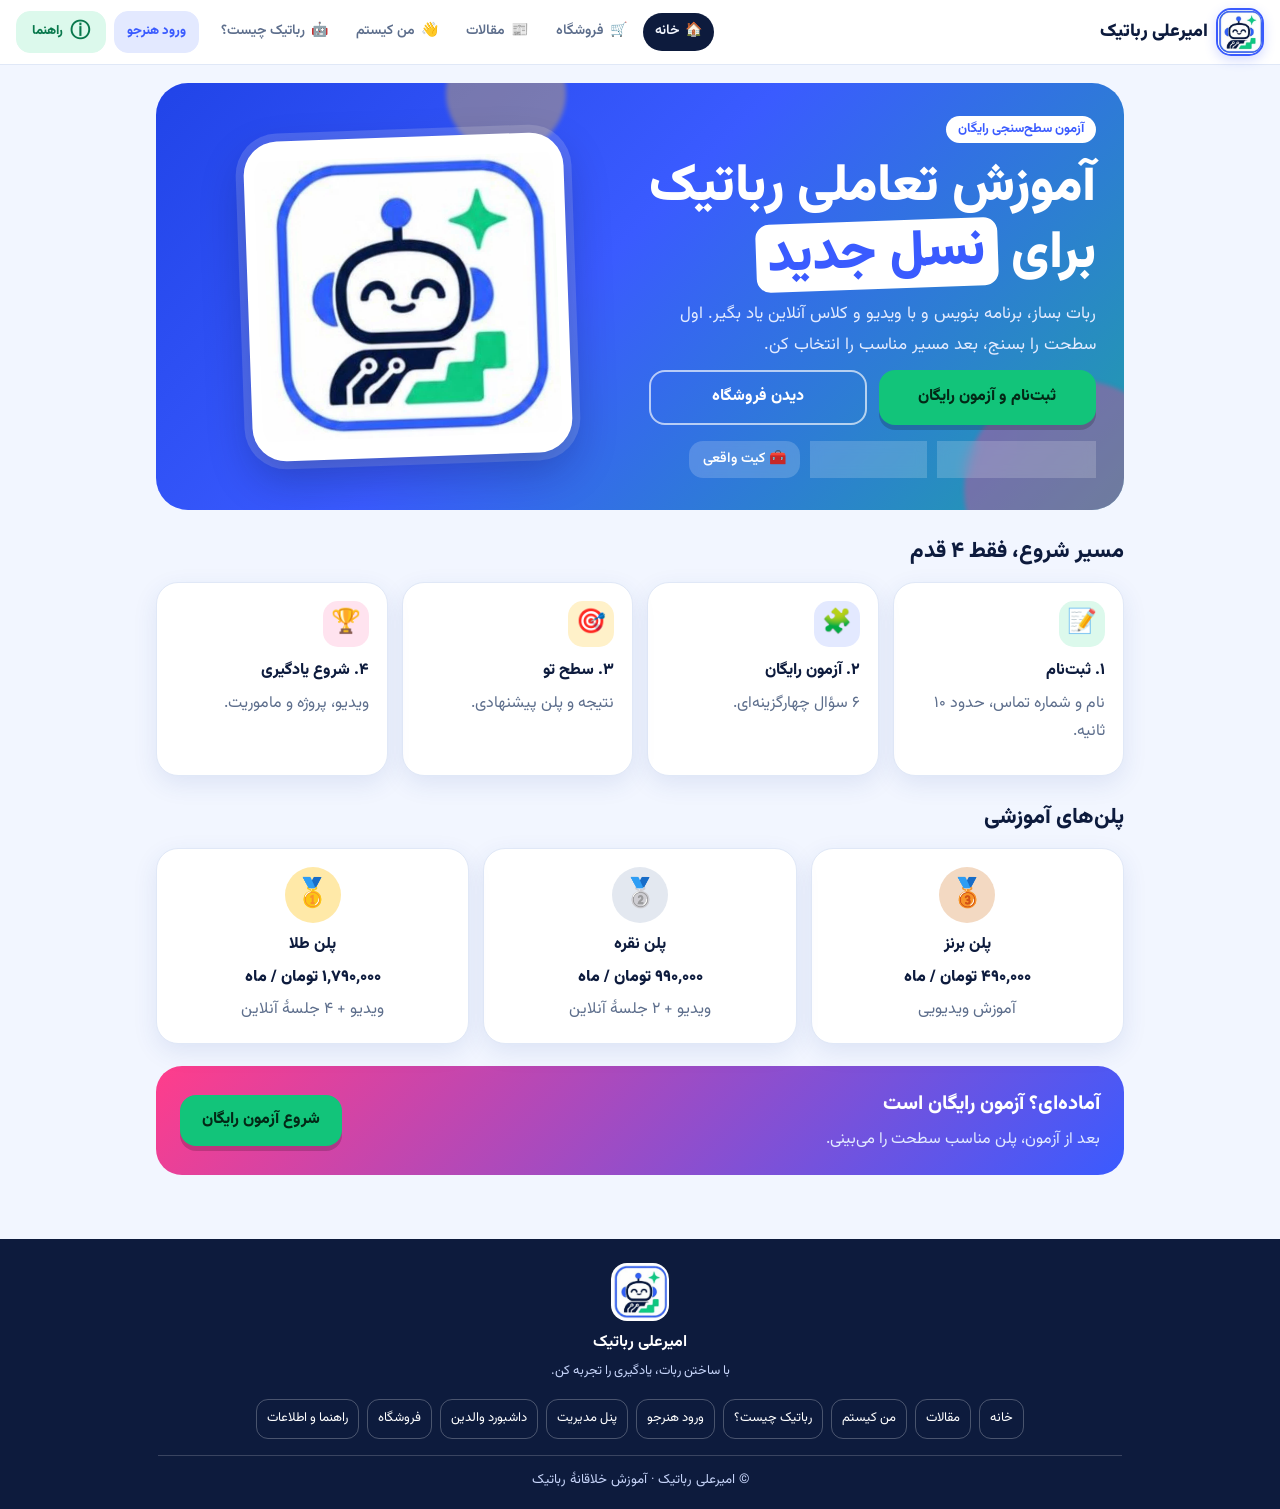
==== commit ddf07994: "Add secure admin login and learner portal" ====
--- a/index.html
+++ b/index.html
@@ -10,8 +10,8 @@
 <body>
 <header><div class="logo"><img src="logo.jpg" alt="نشان ربات امیرعلی رباتیک">امیرعلی رباتیک</div>
 <nav aria-label="بخش‌های اصلی">
-<button data-s="home" class="on"><b>🏠</b>خانه</button><button data-s="quest"><b>🎓</b>دوره‌ها</button><button data-s="shop"><b>🛒</b>فروشگاه</button>
-</nav><div class="header-actions"><button class="help" id="helpBtn" aria-label="راهنما و اطلاعات" title="راهنما و اطلاعات"><span aria-hidden="true">ⓘ</span><span>راهنما</span></button></div></header>
+<button data-s="home" class="on"><b>🏠</b>خانه</button><button data-s="shop"><b>🛒</b>فروشگاه</button><button data-s="articles"><b>📰</b>مقالات</button><button data-s="about"><b>👋</b>من کیستم</button><button data-s="robotics"><b>🤖</b>رباتیک چیست؟</button>
+</nav><div class="header-actions"><a class="student-entry" href="learner.html">ورود هنرجو</a><button class="help" id="helpBtn" aria-label="راهنما و اطلاعات" title="راهنما و اطلاعات"><span aria-hidden="true">ⓘ</span><span>راهنما</span></button></div></header>
 <main>
 
 <section id="home" class="on">
@@ -20,7 +20,7 @@
 <span class="chip" style="background:#fff;color:var(--b)">آزمون سطح‌سنجی رایگان</span>
 <h1 style="margin-top:10px">آموزش تعاملی رباتیک برای <em>نسل جدید</em></h1>
 <p>ربات بساز، برنامه بنویس و با ویدیو و کلاس آنلاین یاد بگیر. اول سطحت را بسنج، بعد مسیر مناسب را انتخاب کن.</p>
-<div class="cta"><button class="btn" data-go="signup">ثبت‌نام و آزمون رایگان</button><button class="btn ghost" data-go="quest">دیدن دوره‌ها</button></div>
+<div class="cta"><button class="btn" data-go="signup">ثبت‌نام و آزمون رایگان</button><button class="btn ghost" data-go="shop">دیدن فروشگاه</button></div>
 <div class="stats"><span>🎬 ویدیو در همهٔ پلن‌ها</span><span>👩‍🏫 کلاس آنلاین</span><span>🧰 کیت واقعی</span></div>
 </div>
 <div class="hero-logo"><img src="logo.jpg" alt="لوگوی امیرعلی رباتیک؛ رباتی خلاق در مسیر یادگیری" fetchpriority="high"></div>
@@ -36,6 +36,13 @@
 <div class="grid" id="hp"></div>
 <div class="band"><div><h3 style="font-size:20px">آماده‌ای؟ آزمون رایگان است</h3><p style="margin:0;color:#e3ebff">بعد از آزمون، پلن مناسب سطحت را می‌بینی.</p></div><button class="btn" data-go="signup">شروع آزمون رایگان</button></div>
 </section>
+
+<section id="articles">
+<span class="chip">مجلهٔ امیرعلی رباتیک</span><h1>مقالات و ایده‌های رباتیکی</h1><p>مطالب ساده و کاربردی برای شروع ساختن، برنامه‌نویسی و یادگیری رباتیک.</p>
+<div class="grid"><article class="card"><div class="ico b">🤖</div><span class="chip b">شروع یادگیری</span><h2>رباتیک را از کجا شروع کنیم؟</h2><p>با شناخت قطعات پایه، کمی تمرین برنامه‌نویسی و یک پروژهٔ کوچک می‌توانی قدم‌به‌قدم اولین رباتت را بسازی.</p></article><article class="card"><div class="ico y">🔧</div><span class="chip">پروژه</span><h2>۵ قطعهٔ مهم در یک ربات ساده</h2><p>موتور، برد کنترل، باتری و حسگرها هرکدام نقش متفاوتی دارند. آشنایی با آن‌ها ساخت پروژه را آسان‌تر می‌کند.</p></article><article class="card"><div class="ico p">💡</div><span class="chip b">برنامه‌نویسی</span><h2>حسگرها چطور به ربات کمک می‌کنند؟</h2><p>حسگرها اطلاعاتی از محیط می‌گیرند تا ربات بتواند تصمیم بگیرد و واکنش مناسب نشان دهد.</p></article></div>
+</section>
+<section id="about"><div class="hero"><div><span class="chip" style="background:#fff;color:var(--b)">داستان ما</span><h1 style="margin-top:10px">من کیستم؟</h1><p>من امیرعلی‌ام؛ علاقه‌مند به رباتیک و آموزش خلاقانه. اینجا را ساخته‌ام تا بچه‌ها با تجربه و پروژه‌های واقعی، دنیای فناوری را کشف کنند.</p><button class="btn" data-go="shop">آشنایی با محصولات</button></div><div class="hero-logo"><img src="logo.jpg" alt="لوگوی امیرعلی رباتیک"></div></div></section>
+<section id="robotics"><span class="chip">یادگیری از پایه</span><h1>رباتیک چیست؟</h1><p>رباتیک ترکیبی از مهندسی، الکترونیک و برنامه‌نویسی است؛ با آن ماشین‌هایی می‌سازیم که محیط را حس می‌کنند، تصمیم می‌گیرند و کاری انجام می‌دهند.</p><div class="grid"><article class="card"><div class="ico b">🧠</div><h2>برنامه‌نویسی</h2><p>به ربات می‌گوییم چه کاری را، در چه زمانی انجام دهد.</p></article><article class="card"><div class="ico y">👀</div><h2>حسگرها</h2><p>ربات با حسگرها نور، فاصله یا مسیر را تشخیص می‌دهد.</p></article><article class="card"><div class="ico p">⚙️</div><h2>ساخت و آزمایش</h2><p>قطعات را کنار هم می‌گذاریم، نتیجه را می‌بینیم و بهترش می‌کنیم.</p></article></div><div class="band"><div><h3 style="font-size:20px">آماده‌ای یک پروژه بسازی؟</h3><p style="margin:0;color:#e3ebff">از فروشگاه با کیت‌ها و دوره‌ها آشنا شو.</p></div><button class="btn" data-go="shop">رفتن به فروشگاه</button></div></section>
 
 <section id="quest">
 <h2 style="margin-top:6px">سلام <span class="nm">دوست رباتیکی</span> 👋</h2>
@@ -104,10 +111,10 @@
 <ol class="stp" data-n="3"></ol>
 <h2 style="margin-top:6px">یک پلن انتخاب کن</h2><p>سه پلن برای سه سرعت یادگیری. هر ماه می‌توانی پلن را عوض کنی.</p>
 <div class="grid" id="pg"></div>
-<button class="btn o" data-go="quest" style="margin-top:16px">فعلاً رد می‌کنم</button>
+<button class="btn o" data-go="home" style="margin-top:16px">فعلاً رد می‌کنم</button>
 </section>
 </main>
-<footer class="site-footer"><div class="footer-inner"><div class="footer-brand"><img src="logo.jpg" alt=""><div><b>امیرعلی رباتیک</b><p>با ساختن ربات، یادگیری را تجربه کن.</p></div></div><div class="footer-links"><button data-go="home">خانه</button><button data-go="quest">دوره‌های هنرجو</button><button data-go="parent">داشبورد والدین</button><button data-go="shop">فروشگاه</button><button id="footerHelp">راهنما و اطلاعات</button></div><small>© امیرعلی رباتیک · آموزش خلاقانهٔ رباتیک</small></div></footer>
+<footer class="site-footer"><div class="footer-inner"><div class="footer-brand"><img src="logo.jpg" alt=""><div><b>امیرعلی رباتیک</b><p>با ساختن ربات، یادگیری را تجربه کن.</p></div></div><div class="footer-links"><button data-go="home">خانه</button><button data-go="articles">مقالات</button><button data-go="about">من کیستم</button><button data-go="robotics">رباتیک چیست؟</button><a href="learner.html">ورود هنرجو</a><a href="admin.html">پنل مدیریت</a><button data-go="parent">داشبورد والدین</button><button data-go="shop">فروشگاه</button><button id="footerHelp">راهنما و اطلاعات</button></div><small>© امیرعلی رباتیک · آموزش خلاقانهٔ رباتیک</small></div></footer>
 <div class="cart-overlay" id="cartOverlay" aria-hidden="true"><section class="cart-dialog" role="dialog" aria-modal="true" aria-labelledby="cartTitle" tabindex="-1"><div class="cart-heading"><div><span class="cart-kicker">خریدهای تو</span><h2 id="cartTitle">سبد خرید</h2></div><button class="cart-close" id="cartClose" aria-label="بستن سبد خرید">×</button></div><div id="cartItems" class="cart-items"></div><div class="cart-empty" id="cartEmpty"><span>🛍️</span><b>سبدت هنوز خالی است</b><p>از فروشگاه یک کیت یا دوره انتخاب کن.</p><button class="btn" id="browseShop">رفتن به فروشگاه</button></div><div class="cart-summary" id="cartSummary" hidden><div><span>جمع کالاها</span><b id="cartTotal"></b></div><button class="btn p" id="checkoutBtn">ادامهٔ خرید</button><small>پرداخت آنلاین در نسخهٔ فعلی فعال نیست.</small></div></section></div>
 <div class="tour" id="tour" role="dialog" aria-modal="true" aria-label="راهنمای دکمه‌ها"><div class="card"><div class="ico" id="tI">🧭</div><h3 id="tT"></h3><p id="tD"></p><div class="row"><span id="tS" class="chip b"></span><span><button class="btn o" id="tX">بستن</button> <button class="btn" id="tN">بعدی</button></span></div></div></div>
 <div class="toast" id="toast" role="status"></div>
--- a/style.css
+++ b/style.css
@@ -128,3 +128,8 @@
 .shop-heading{display:flex;align-items:center;justify-content:space-between;gap:12px;margin-bottom:8px}
 .shop-heading h2{margin-bottom:8px}
 .shop-heading .cart-toggle{box-shadow:0 5px 0 rgba(58,91,255,.18)}
+.student-entry{display:inline-flex;align-items:center;justify-content:center;min-height:42px;padding:6px 12px;border:1px solid var(--bs);border-radius:14px;background:var(--bs);color:var(--b);font-weight:800;font-size:13px;text-decoration:none;white-space:nowrap}
+.footer-links a{padding:7px 10px;border:1px solid rgba(255,255,255,.25);border-radius:12px;color:#fff;font-size:13px;text-decoration:none}
+.footer-links a:hover{background:rgba(255,255,255,.12)}
+.learner-main{max-width:900px;margin:0 auto;padding:42px 18px}.learner-main>h1{margin-top:12px}.learner-notice{margin:24px 0;text-align:center;padding:30px}.learner-notice .ico{margin-inline:auto}.learner-return{display:inline-flex;margin-top:12px;text-decoration:none}.learner-features{margin-top:22px}.learner-main header nav a{color:var(--b);font-weight:800;text-decoration:none}
+@media(max-width:700px){header{flex-wrap:wrap}nav{order:3;width:100%;margin:0}nav button{padding-inline:9px}.header-actions{margin-inline-start:auto}}
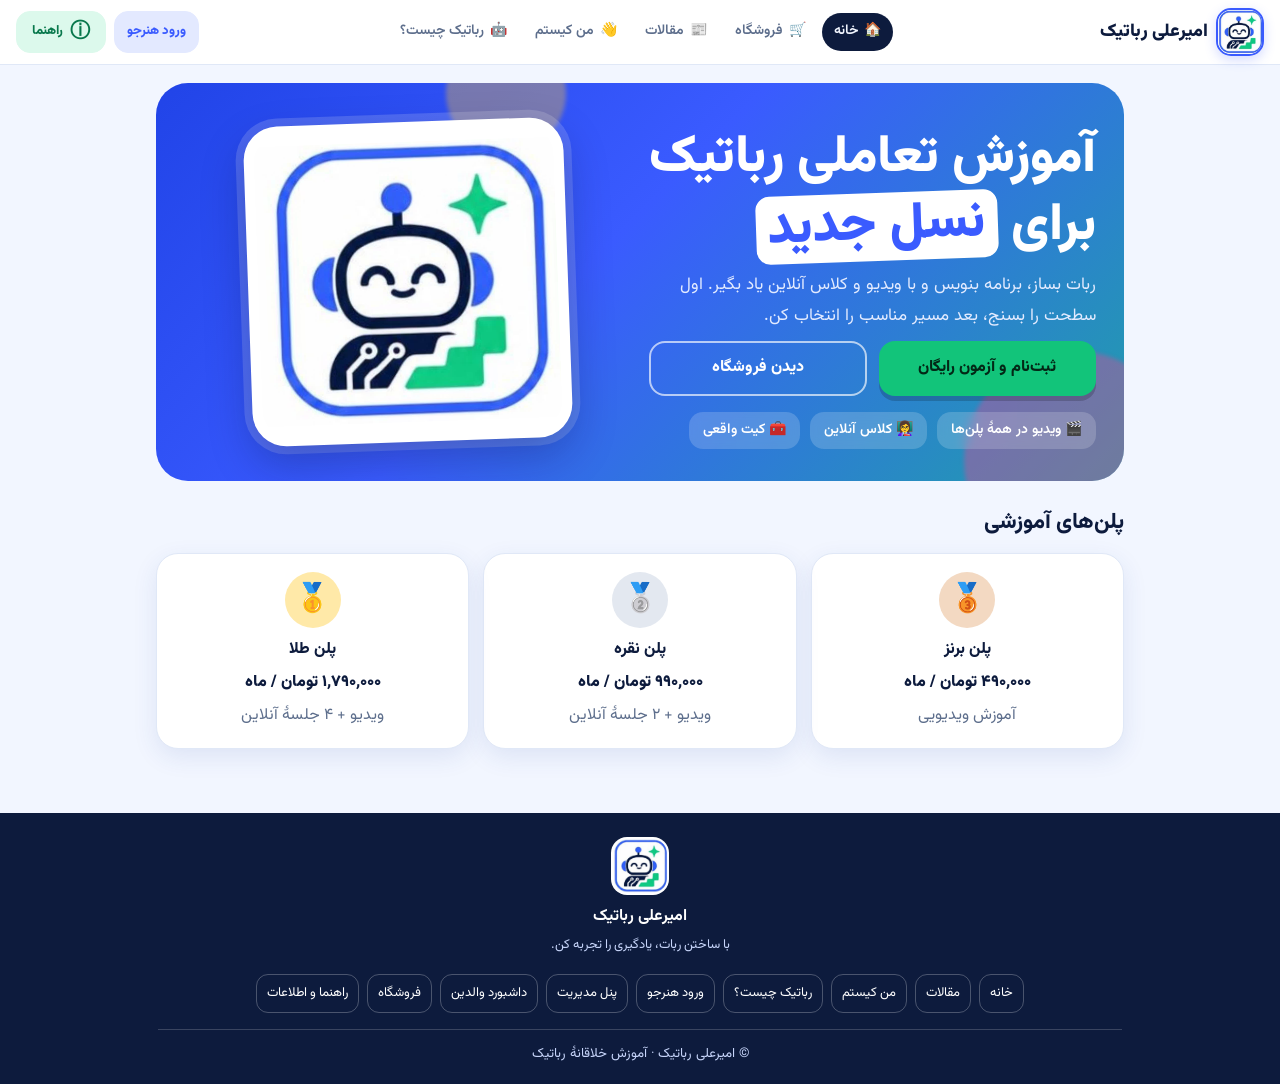
==== commit af2e2872: "Remove signup section from homepage" ====
--- a/index.html
+++ b/index.html
@@ -17,7 +17,6 @@
 <section id="home" class="on">
 <div class="hero">
 <div>
-<span class="chip" style="background:#fff;color:var(--b)">آزمون سطح‌سنجی رایگان</span>
 <h1 style="margin-top:10px">آموزش تعاملی رباتیک برای <em>نسل جدید</em></h1>
 <p>ربات بساز، برنامه بنویس و با ویدیو و کلاس آنلاین یاد بگیر. اول سطحت را بسنج، بعد مسیر مناسب را انتخاب کن.</p>
 <div class="cta"><button class="btn" data-go="signup">ثبت‌نام و آزمون رایگان</button><button class="btn ghost" data-go="shop">دیدن فروشگاه</button></div>
@@ -25,16 +24,8 @@
 </div>
 <div class="hero-logo"><img src="logo.jpg" alt="لوگوی امیرعلی رباتیک؛ رباتی خلاق در مسیر یادگیری" fetchpriority="high"></div>
 </div>
-<h2>مسیر شروع، فقط ۴ قدم</h2>
-<div class="grid">
-<div class="card"><div class="ico">📝</div><h3>۱. ثبت‌نام</h3><p>نام و شماره تماس، حدود ۱۰ ثانیه.</p></div>
-<div class="card"><div class="ico b">🧩</div><h3>۲. آزمون رایگان</h3><p>۶ سؤال چهارگزینه‌ای.</p></div>
-<div class="card"><div class="ico y">🎯</div><h3>۳. سطح تو</h3><p>نتیجه و پلن پیشنهادی.</p></div>
-<div class="card"><div class="ico p">🏆</div><h3>۴. شروع یادگیری</h3><p>ویدیو، پروژه و ماموریت.</p></div>
-</div>
 <h2>پلن‌های آموزشی</h2>
 <div class="grid" id="hp"></div>
-<div class="band"><div><h3 style="font-size:20px">آماده‌ای؟ آزمون رایگان است</h3><p style="margin:0;color:#e3ebff">بعد از آزمون، پلن مناسب سطحت را می‌بینی.</p></div><button class="btn" data-go="signup">شروع آزمون رایگان</button></div>
 </section>
 
 <section id="articles">
--- a/style.css
+++ b/style.css
@@ -4,14 +4,14 @@
 :root[data-theme="dark"]{--bg:#070f24;--ink:#eaf1ff;--card:#0f1d3d;--line:#1f3361;--gs:#0e3a2c;--bs:#16286b;--ps:#4a1830;--mut:#9fb2d4;--sh:0 8px 24px rgba(0,0,0,.35);--nav:#0b1733}
 *{box-sizing:border-box}html{scroll-padding-top:env(safe-area-inset-top,0px)}
 body{margin:0;background:var(--bg);color:var(--ink);font-family:Vazirmatn,Tahoma,sans-serif;line-height:1.8}
-header{position:sticky;top:0;z-index:6;background:var(--nav);border-bottom:1px solid var(--line);padding:8px 16px;display:flex;align-items:center;gap:10px}
+header{position:sticky;top:0;z-index:6;background:var(--nav);border-bottom:1px solid var(--line);padding:8px 16px;display:grid;grid-template-columns:minmax(0,1fr) auto minmax(0,1fr);align-items:center;gap:10px}
 .logo{font-weight:900;font-size:18px;display:flex;align-items:center;gap:8px}
 .logo img{width:48px;height:48px;object-fit:cover;border:2px solid var(--b);border-radius:15px;background:#fff;box-shadow:0 4px 12px rgba(58,91,255,.22)}
-nav{display:flex;gap:4px;margin-inline-start:auto;overflow-x:auto}
+nav{display:flex;justify-self:center;gap:4px;margin:0;overflow-x:auto}
 nav button{font:inherit;font-size:14px;border:0;background:none;color:var(--mut);padding:6px 12px;border-radius:99px;cursor:pointer;white-space:nowrap;font-weight:600}
 nav button.on{background:var(--ink);color:var(--bg)}
 button:focus-visible{outline:3px solid var(--p);outline-offset:2px}
-.header-actions{display:flex;align-items:center;gap:8px}
+.header-actions{display:flex;justify-self:end;align-items:center;gap:8px}
 .cart-toggle,.help{position:relative;display:inline-flex;align-items:center;justify-content:center;gap:7px;min-height:42px;border:1px solid var(--line);border-radius:14px;padding:6px 11px;background:var(--card);color:var(--ink);font:inherit;font-size:13px;font-weight:800;cursor:pointer;white-space:nowrap}
 .cart-toggle{border-color:var(--bs);background:var(--bs);color:var(--b)}
 .cart-toggle>span:first-child{font-size:18px}
@@ -132,4 +132,4 @@
 .footer-links a{padding:7px 10px;border:1px solid rgba(255,255,255,.25);border-radius:12px;color:#fff;font-size:13px;text-decoration:none}
 .footer-links a:hover{background:rgba(255,255,255,.12)}
 .learner-main{max-width:900px;margin:0 auto;padding:42px 18px}.learner-main>h1{margin-top:12px}.learner-notice{margin:24px 0;text-align:center;padding:30px}.learner-notice .ico{margin-inline:auto}.learner-return{display:inline-flex;margin-top:12px;text-decoration:none}.learner-features{margin-top:22px}.learner-main header nav a{color:var(--b);font-weight:800;text-decoration:none}
-@media(max-width:700px){header{flex-wrap:wrap}nav{order:3;width:100%;margin:0}nav button{padding-inline:9px}.header-actions{margin-inline-start:auto}}
+@media(max-width:700px){header{grid-template-columns:minmax(0,1fr) auto}nav{order:3;width:100%;margin:0}nav button{padding-inline:9px}.header-actions{margin-inline-start:auto}}
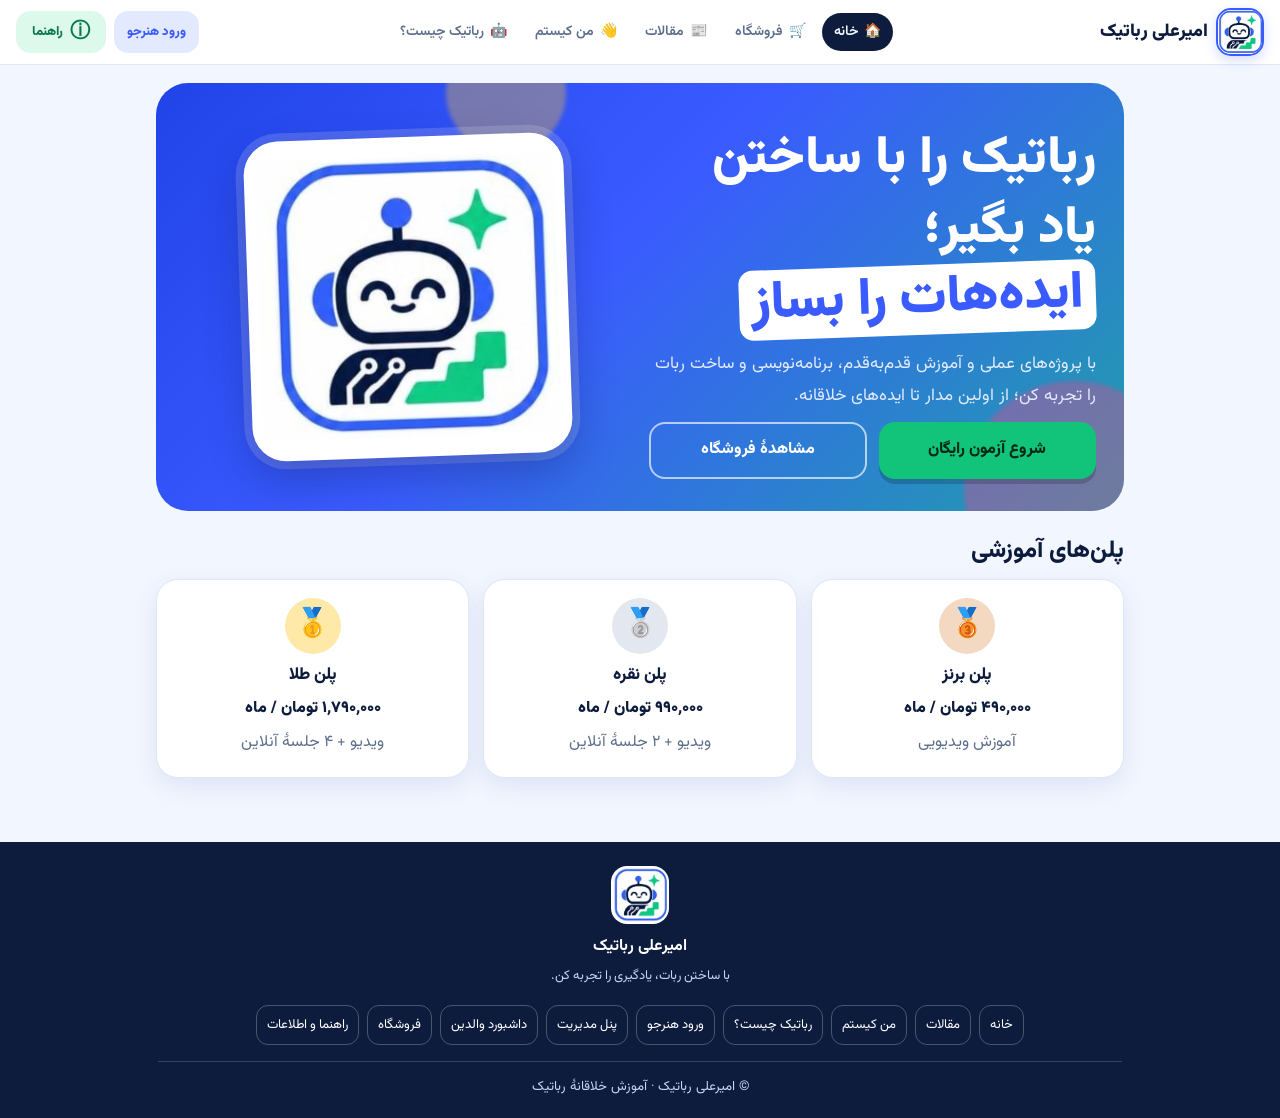
==== commit cf82459a: "Polish homepage typography and button motion" ====
--- a/index.html
+++ b/index.html
@@ -17,10 +17,9 @@
 <section id="home" class="on">
 <div class="hero">
 <div>
-<h1 style="margin-top:10px">آموزش تعاملی رباتیک برای <em>نسل جدید</em></h1>
-<p>ربات بساز، برنامه بنویس و با ویدیو و کلاس آنلاین یاد بگیر. اول سطحت را بسنج، بعد مسیر مناسب را انتخاب کن.</p>
-<div class="cta"><button class="btn" data-go="signup">ثبت‌نام و آزمون رایگان</button><button class="btn ghost" data-go="shop">دیدن فروشگاه</button></div>
-<div class="stats"><span>🎬 ویدیو در همهٔ پلن‌ها</span><span>👩‍🏫 کلاس آنلاین</span><span>🧰 کیت واقعی</span></div>
+<h1 style="margin-top:10px">رباتیک را با ساختن یاد بگیر؛ <em>ایده‌هات را بساز</em></h1>
+<p>با پروژه‌های عملی و آموزش قدم‌به‌قدم، برنامه‌نویسی و ساخت ربات را تجربه کن؛ از اولین مدار تا ایده‌های خلاقانه.</p>
+<div class="cta"><button class="btn" data-go="signup">شروع آزمون رایگان</button><button class="btn ghost" data-go="shop">مشاهدهٔ فروشگاه</button></div>
 </div>
 <div class="hero-logo"><img src="logo.jpg" alt="لوگوی امیرعلی رباتیک؛ رباتی خلاق در مسیر یادگیری" fetchpriority="high"></div>
 </div>
--- a/style.css
+++ b/style.css
@@ -3,7 +3,7 @@
 @media(prefers-color-scheme:dark){:root:not([data-theme="light"]){--bg:#070f24;--ink:#eaf1ff;--card:#0f1d3d;--line:#1f3361;--gs:#0e3a2c;--bs:#16286b;--ps:#4a1830;--mut:#9fb2d4;--sh:0 8px 24px rgba(0,0,0,.35);--nav:#0b1733}}
 :root[data-theme="dark"]{--bg:#070f24;--ink:#eaf1ff;--card:#0f1d3d;--line:#1f3361;--gs:#0e3a2c;--bs:#16286b;--ps:#4a1830;--mut:#9fb2d4;--sh:0 8px 24px rgba(0,0,0,.35);--nav:#0b1733}
 *{box-sizing:border-box}html{scroll-padding-top:env(safe-area-inset-top,0px)}
-body{margin:0;background:var(--bg);color:var(--ink);font-family:Vazirmatn,Tahoma,sans-serif;line-height:1.8}
+body{margin:0;background:var(--bg);color:var(--ink);font-family:"Vazirmatn","Segoe UI",Tahoma,sans-serif;font-size:16px;font-weight:400;line-height:1.9;text-rendering:optimizeLegibility}
 header{position:sticky;top:0;z-index:6;background:var(--nav);border-bottom:1px solid var(--line);padding:8px 16px;display:grid;grid-template-columns:minmax(0,1fr) auto minmax(0,1fr);align-items:center;gap:10px}
 .logo{font-weight:900;font-size:18px;display:flex;align-items:center;gap:8px}
 .logo img{width:48px;height:48px;object-fit:cover;border:2px solid var(--b);border-radius:15px;background:#fff;box-shadow:0 4px 12px rgba(58,91,255,.22)}
@@ -20,11 +20,14 @@
 .help span:first-child{font-size:20px;line-height:1}
 main{max-width:1000px;margin:0 auto;padding:18px 16px 40px}
 section{display:none}section.on{display:block}
-h1{font-size:clamp(30px,6.5vw,52px);line-height:1.3;margin:0 0 10px;font-weight:900}
-h2{font-size:22px;margin:22px 0 10px;font-weight:800}h3{font-size:16px;margin:0 0 4px;font-weight:800}
+h1{font-size:clamp(30px,6.5vw,52px);line-height:1.35;margin:0 0 12px;font-weight:900}
+h2{font-size:clamp(20px,3vw,24px);line-height:1.5;margin:22px 0 10px;font-weight:800}h3{font-size:17px;line-height:1.55;margin:0 0 6px;font-weight:800}
 p{margin:0 0 10px;color:var(--mut)}
-.btn{font:inherit;font-weight:800;border:0;border-radius:16px;padding:11px 22px;cursor:pointer;background:var(--g);color:#032816;box-shadow:0 5px 0 rgba(0,0,0,.18);transition:transform .1s,box-shadow .1s}
-.btn:active{transform:translateY(4px);box-shadow:0 1px 0 rgba(0,0,0,.18)}
+.btn{font:inherit;font-weight:800;border:0;border-radius:16px;padding:11px 22px;cursor:pointer;background:var(--g);color:#032816;box-shadow:0 5px 0 rgba(0,0,0,.18);transition:transform .2s ease,box-shadow .2s ease,filter .2s ease}
+.btn:not(:disabled):hover{transform:translateY(-3px);filter:saturate(1.12);box-shadow:0 9px 18px rgba(13,27,61,.2)}
+.btn:active{transform:translateY(2px);box-shadow:0 2px 5px rgba(0,0,0,.18)}
+.cart-toggle,.help,.student-entry,.tabs button,.opt{transition:transform .18s ease,box-shadow .18s ease,filter .18s ease}
+.cart-toggle:hover,.help:hover,.student-entry:hover,.tabs button:hover,.opt:hover{transform:translateY(-2px);filter:saturate(1.08)}
 .btn.p{background:var(--p);color:#fff}.btn.o{background:var(--card);color:var(--ink);box-shadow:0 5px 0 var(--line);border:2px solid var(--line)}
 .grid{display:grid;gap:14px;grid-template-columns:repeat(auto-fit,minmax(220px,1fr))}
 .card{background:var(--card);border-radius:22px;padding:18px;box-shadow:var(--sh);border:1px solid var(--line)}
@@ -37,8 +40,6 @@
 .hero h1 em{font-style:normal;background:#fff;color:var(--b);padding:0 12px;border-radius:14px;display:inline-block;transform:rotate(-2deg)}
 .hero-logo{width:min(100%,320px);aspect-ratio:1;margin-inline:auto;padding:10px;border-radius:34px;background:#fff;box-shadow:0 18px 44px rgba(7,18,54,.28),0 0 0 8px rgba(255,255,255,.16);transform:rotate(-2deg)}
 .hero-logo img{width:100%;height:100%;display:block;object-fit:contain;border-radius:26px}
-.stats{display:flex;gap:10px;flex-wrap:wrap;margin-top:16px}
-.stats span{background:rgba(255,255,255,.18);backdrop-filter:blur(6px);border-radius:14px;padding:6px 14px;font-size:14px;font-weight:600}
 .bar{height:14px;background:var(--line);border-radius:9px;overflow:hidden}
 .bar i{display:block;height:100%;background:linear-gradient(90deg,var(--g),#6be8ae);border-radius:9px}
 .bar.p i{background:linear-gradient(90deg,var(--p),#ff8ab9)}.bar.b i{background:linear-gradient(90deg,var(--b),#7d93ff)}
@@ -56,7 +57,7 @@
 .toast.on{opacity:1;transform:none}
 table{width:100%;border-collapse:collapse;font-size:14px}th,td{padding:10px 8px;text-align:start;border-bottom:1px solid var(--line)}
 .wrap{overflow-x:auto}
-@media(prefers-reduced-motion:reduce){*{transition:none!important}}
+@media(prefers-reduced-motion:reduce){*,*::before,*::after{transition:none!important;animation:none!important;scroll-behavior:auto!important}}
 
 nav button{display:flex;align-items:center;gap:6px}nav button b{font-weight:400}
 .help{min-width:90px;height:42px;border-radius:14px}
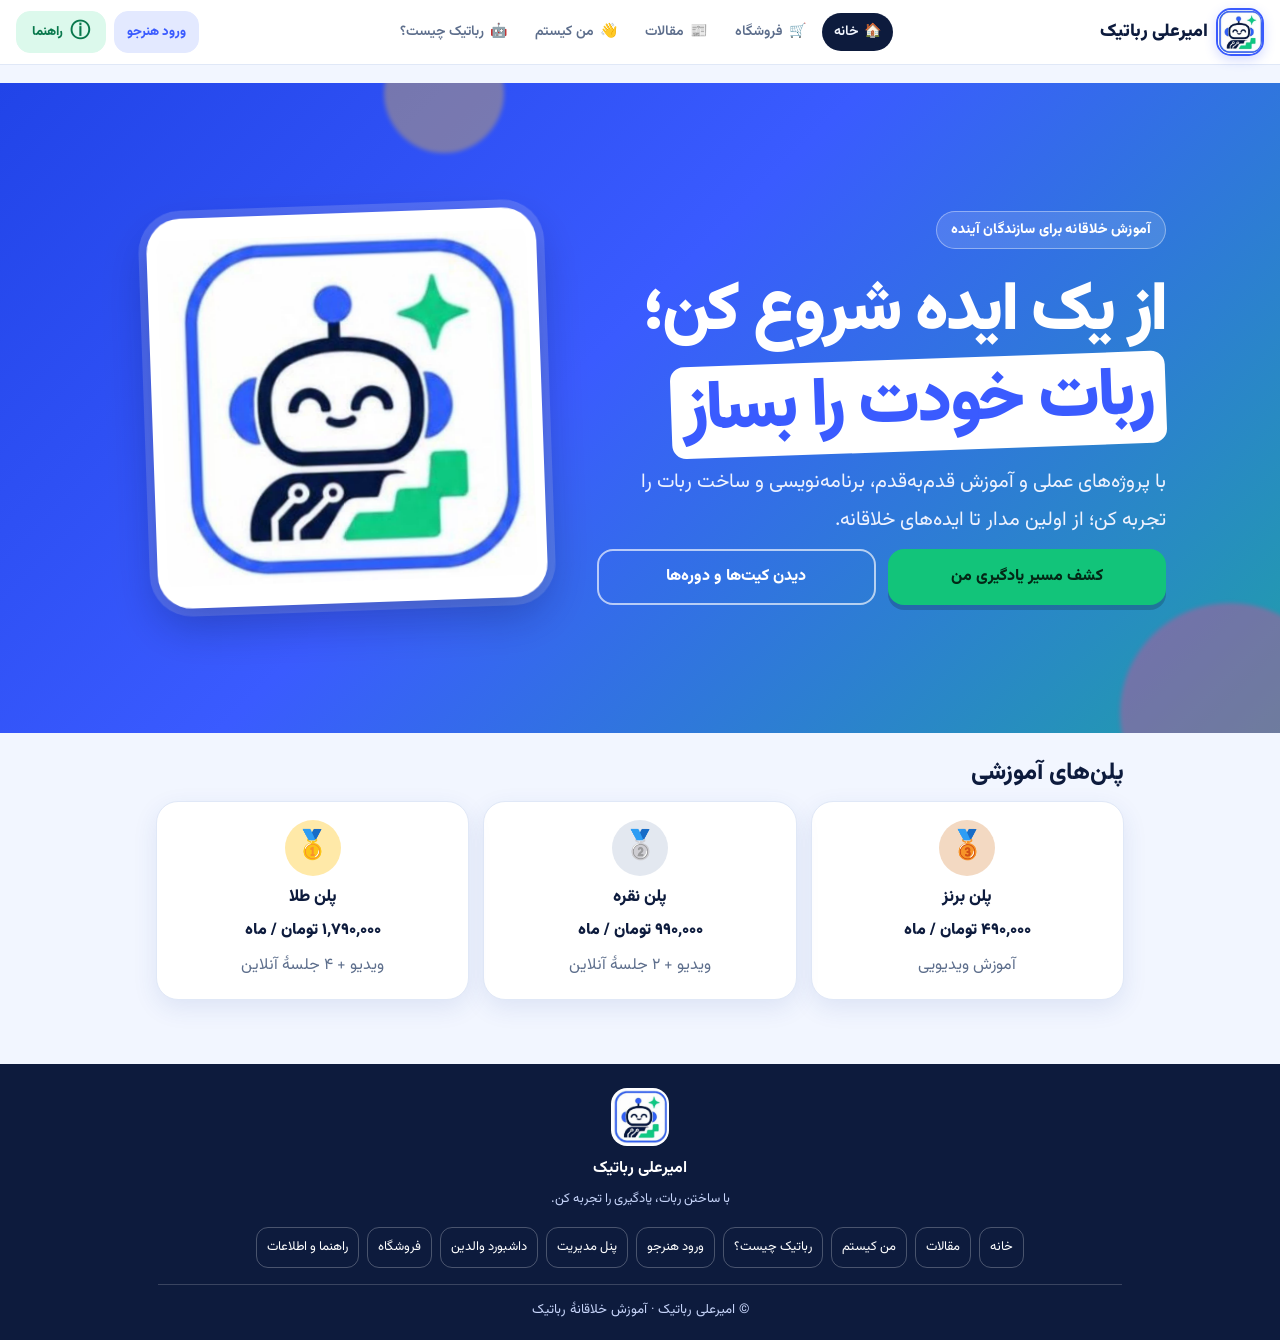
==== commit 4732fb51: "Expand landing banner and add course admin" ====
--- a/index.html
+++ b/index.html
@@ -15,16 +15,18 @@
 <main>
 
 <section id="home" class="on">
-<div class="hero">
+<div class="hero hero--landing">
 <div>
-<h1 style="margin-top:10px">رباتیک را با ساختن یاد بگیر؛ <em>ایده‌هات را بساز</em></h1>
+<span class="hero-kicker">آموزش خلاقانه برای سازندگان آینده</span>
+<h1>از یک ایده شروع کن؛ <em>ربات خودت را بساز</em></h1>
 <p>با پروژه‌های عملی و آموزش قدم‌به‌قدم، برنامه‌نویسی و ساخت ربات را تجربه کن؛ از اولین مدار تا ایده‌های خلاقانه.</p>
-<div class="cta"><button class="btn" data-go="signup">شروع آزمون رایگان</button><button class="btn ghost" data-go="shop">مشاهدهٔ فروشگاه</button></div>
+<div class="cta"><button class="btn" data-go="signup">کشف مسیر یادگیری من</button><button class="btn ghost" data-go="shop">دیدن کیت‌ها و دوره‌ها</button></div>
 </div>
 <div class="hero-logo"><img src="logo.jpg" alt="لوگوی امیرعلی رباتیک؛ رباتی خلاق در مسیر یادگیری" fetchpriority="high"></div>
 </div>
 <h2>پلن‌های آموزشی</h2>
 <div class="grid" id="hp"></div>
+<div class="public-course-block" id="publicCourseBlock" hidden><h2>دوره‌های منتشرشده</h2><div class="grid" id="publicCourses"></div></div>
 </section>
 
 <section id="articles">
--- a/style.css
+++ b/style.css
@@ -40,6 +40,15 @@
 .hero h1 em{font-style:normal;background:#fff;color:var(--b);padding:0 12px;border-radius:14px;display:inline-block;transform:rotate(-2deg)}
 .hero-logo{width:min(100%,320px);aspect-ratio:1;margin-inline:auto;padding:10px;border-radius:34px;background:#fff;box-shadow:0 18px 44px rgba(7,18,54,.28),0 0 0 8px rgba(255,255,255,.16);transform:rotate(-2deg)}
 .hero-logo img{width:100%;height:100%;display:block;object-fit:contain;border-radius:26px}
+.hero--landing{width:100vw;max-width:none;min-height:min(650px,calc(100svh - 66px));margin-inline-start:calc(50% - 50vw);border-radius:0;padding-block:clamp(46px,8vw,100px);padding-inline:max(24px,calc((100vw - 1100px)/2 + 24px));grid-template-columns:minmax(0,1.1fr) minmax(230px,.9fr);}
+.hero--landing>div:first-child{max-width:620px;animation:hero-enter .65s both}
+.hero--landing h1{font-size:clamp(38px,6vw,68px);letter-spacing:-.035em}
+.hero--landing p{max-width:580px;font-size:clamp(17px,2vw,20px);line-height:1.9;color:#eef2ff}
+.hero-kicker{display:inline-flex;margin-bottom:18px;padding:5px 14px;border:1px solid rgba(255,255,255,.38);border-radius:99px;background:rgba(255,255,255,.13);font-size:14px;font-weight:800;letter-spacing:.01em}
+.hero--landing .hero-logo{width:min(100%,390px);animation:hero-float 5s ease-in-out infinite}
+.public-course-block{margin-top:28px}.public-course-block[hidden]{display:none}
+@keyframes hero-enter{from{opacity:0;transform:translateY(18px)}to{opacity:1;transform:translateY(0)}}
+@keyframes hero-float{0%,100%{transform:rotate(-2deg) translateY(0)}50%{transform:rotate(1deg) translateY(-9px)}}
 .bar{height:14px;background:var(--line);border-radius:9px;overflow:hidden}
 .bar i{display:block;height:100%;background:linear-gradient(90deg,var(--g),#6be8ae);border-radius:9px}
 .bar.p i{background:linear-gradient(90deg,var(--p),#ff8ab9)}.bar.b i{background:linear-gradient(90deg,var(--b),#7d93ff)}
@@ -87,7 +96,7 @@
 .band{margin-top:22px;display:flex;align-items:center;justify-content:space-between;gap:14px;flex-wrap:wrap;color:#fff;border-radius:26px;padding:20px 24px;background:linear-gradient(135deg,#ff3d8b,#3a5bff)}
 .band .btn{flex:0 0 auto}
 .hp{cursor:pointer;text-align:center}.hp .medal{margin-inline:auto}
-@media(max-width:700px){.hero{padding:22px 18px}.hero-logo{width:min(100%,220px);order:-1}.band .btn{width:100%}}
+@media(max-width:700px){.hero{padding:22px 18px}.hero-logo{width:min(100%,220px);order:-1}.hero--landing{min-height:auto;padding:34px 22px 42px;grid-template-columns:1fr;gap:22px}.hero--landing .hero-logo{width:min(68vw,250px)}.hero--landing h1{font-size:clamp(34px,9vw,48px)}.hero--landing .hero-logo{order:-1}.band .btn{width:100%}}
 
 .search-box{display:flex;align-items:center;gap:10px;max-width:560px;margin:10px 0 14px;padding:4px 12px;border:2px solid var(--line);border-radius:16px;background:var(--card);color:var(--mut)}
 .search-box:focus-within{border-color:var(--b);box-shadow:0 0 0 3px var(--bs)}
@@ -126,6 +135,7 @@
 @media(max-width:700px){.footer-links{justify-content:center}.cart-dialog{width:100%;padding:18px}.cart-summary{bottom:-18px;margin:18px -18px -18px;padding:16px 18px 18px}}
 @media(max-width:420px){header{padding-inline:12px;gap:7px}.logo{font-size:14px;gap:5px}.logo img{width:38px;height:38px;border-radius:12px}.header-actions{gap:6px}.cart-toggle{padding-inline:7px}.cart-label{display:none}.help{min-width:74px;padding-inline:7px}}
 @media(prefers-reduced-motion:reduce){.cart-dialog{animation:none}}
+@media(prefers-reduced-motion:reduce){.hero--landing>div:first-child,.hero--landing .hero-logo{animation:none}}
 .shop-heading{display:flex;align-items:center;justify-content:space-between;gap:12px;margin-bottom:8px}
 .shop-heading h2{margin-bottom:8px}
 .shop-heading .cart-toggle{box-shadow:0 5px 0 rgba(58,91,255,.18)}
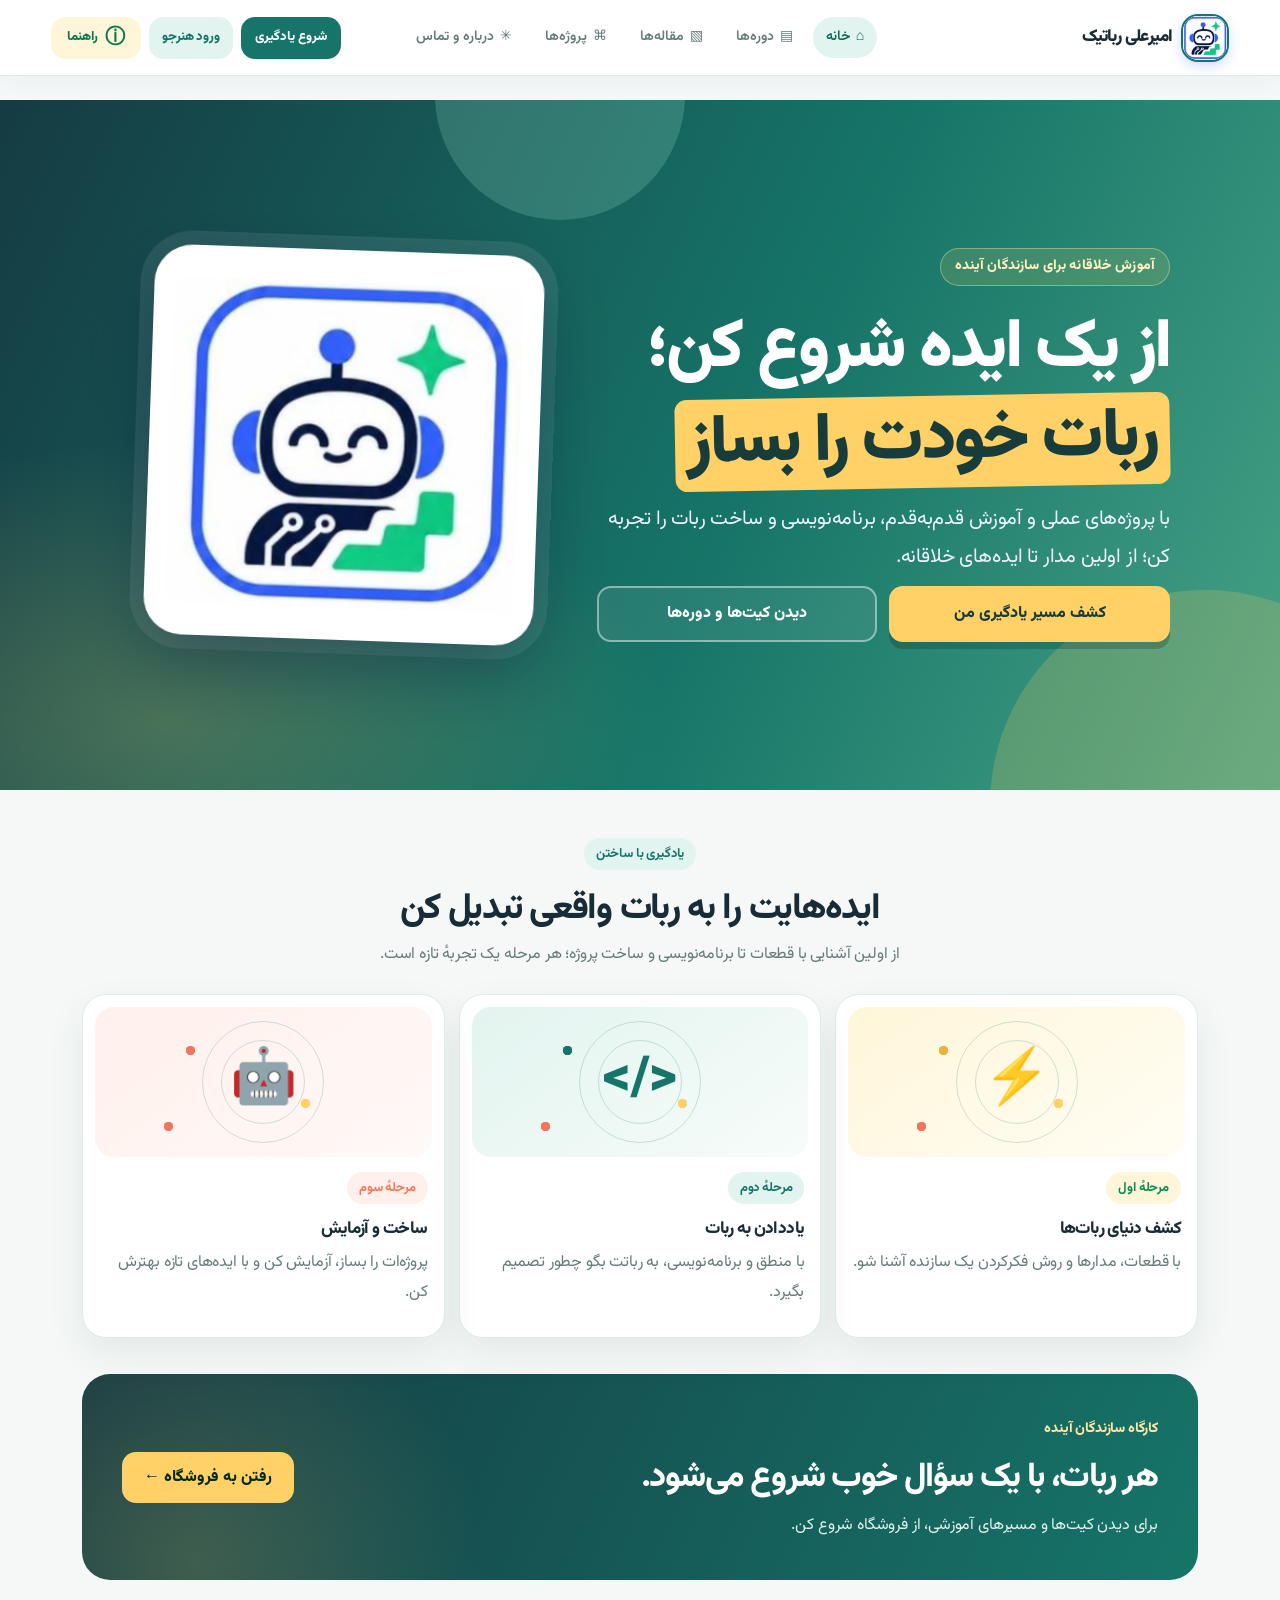
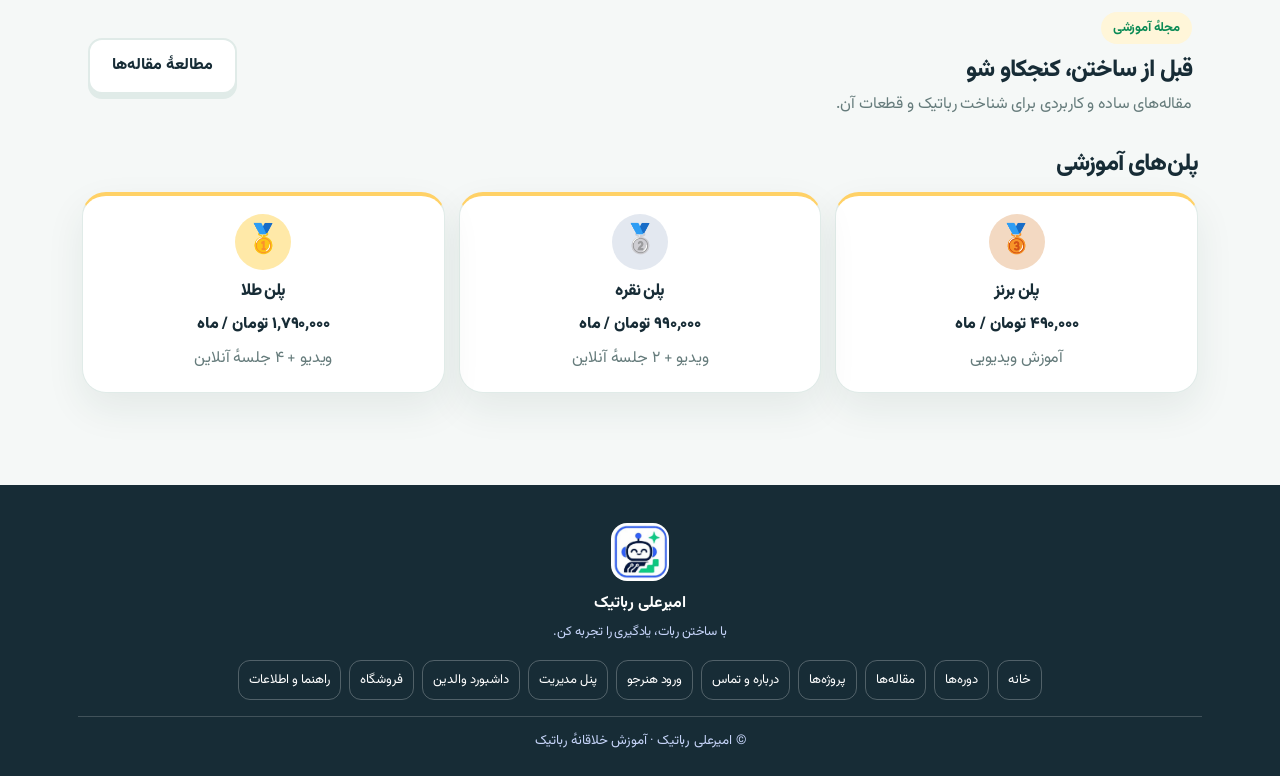
==== commit 33328b78: "Redesign robotics site sections" ====
--- a/index.html
+++ b/index.html
@@ -10,8 +10,8 @@
 <body>
 <header><div class="logo"><img src="logo.jpg" alt="نشان ربات امیرعلی رباتیک">امیرعلی رباتیک</div>
 <nav aria-label="بخش‌های اصلی">
-<button data-s="home" class="on"><b>🏠</b>خانه</button><button data-s="shop"><b>🛒</b>فروشگاه</button><button data-s="articles"><b>📰</b>مقالات</button><button data-s="about"><b>👋</b>من کیستم</button><button data-s="robotics"><b>🤖</b>رباتیک چیست؟</button>
-</nav><div class="header-actions"><a class="student-entry" href="learner.html">ورود هنرجو</a><button class="help" id="helpBtn" aria-label="راهنما و اطلاعات" title="راهنما و اطلاعات"><span aria-hidden="true">ⓘ</span><span>راهنما</span></button></div></header>
+<button data-s="home" class="on"><b>⌂</b>خانه</button><button data-s="courses"><b>▤</b>دوره‌ها</button><button data-s="articles"><b>▧</b>مقاله‌ها</button><button data-s="projects"><b>⌘</b>پروژه‌ها</button><button data-s="about-contact"><b>✳</b>درباره و تماس</button>
+</nav><div class="header-actions"><button class="header-start" data-go="signup">شروع یادگیری</button><a class="student-entry" href="learner.html">ورود هنرجو</a><button class="help" id="helpBtn" aria-label="راهنما و اطلاعات" title="راهنما و اطلاعات"><span aria-hidden="true">ⓘ</span><span>راهنما</span></button></div></header>
 <main>
 
 <section id="home" class="on">
@@ -24,17 +24,42 @@
 </div>
 <div class="hero-logo"><img src="logo.jpg" alt="لوگوی امیرعلی رباتیک؛ رباتی خلاق در مسیر یادگیری" fetchpriority="high"></div>
 </div>
+<div class="home-showcase" aria-labelledby="build-title">
+<div class="section-heading"><span class="chip b">یادگیری با ساختن</span><h2 id="build-title">ایده‌هایت را به ربات واقعی تبدیل کن</h2><p>از اولین آشنایی با قطعات تا برنامه‌نویسی و ساخت پروژه؛ هر مرحله یک تجربهٔ تازه است.</p></div>
+<div class="grid build-grid">
+<article class="card build-card"><div class="build-art build-art--circuit" aria-hidden="true"><span>⚡</span><i></i><i></i><i></i></div><span class="chip">مرحلهٔ اول</span><h3>کشف دنیای ربات‌ها</h3><p>با قطعات، مدارها و روش فکرکردن یک سازنده آشنا شو.</p></article>
+<article class="card build-card"><div class="build-art build-art--code" aria-hidden="true"><span>&lt;/&gt;</span><i></i><i></i><i></i></div><span class="chip b">مرحلهٔ دوم</span><h3>یاددادن به ربات</h3><p>با منطق و برنامه‌نویسی، به رباتت بگو چطور تصمیم بگیرد.</p></article>
+<article class="card build-card"><div class="build-art build-art--robot" aria-hidden="true"><span>🤖</span><i></i><i></i></div><span class="chip p">مرحلهٔ سوم</span><h3>ساخت و آزمایش</h3><p>پروژه‌ات را بساز، آزمایش کن و با ایده‌های تازه بهترش کن.</p></article>
+</div>
+<div class="home-feature-band"><div><span>کارگاه سازندگان آینده</span><h2>هر ربات، با یک سؤال خوب شروع می‌شود.</h2><p>برای دیدن کیت‌ها و مسیرهای آموزشی، از فروشگاه شروع کن.</p></div><button class="btn" data-go="shop">رفتن به فروشگاه <span aria-hidden="true">←</span></button></div>
+<div class="home-link-row"><div><span class="chip">مجلهٔ آموزشی</span><h2>قبل از ساختن، کنجکاو شو</h2><p>مقاله‌های ساده و کاربردی برای شناخت رباتیک و قطعات آن.</p></div><button class="btn o" data-go="articles">مطالعهٔ مقاله‌ها</button></div>
+</div>
 <h2>پلن‌های آموزشی</h2>
 <div class="grid" id="hp"></div>
 <div class="public-course-block" id="publicCourseBlock" hidden><h2>دوره‌های منتشرشده</h2><div class="grid" id="publicCourses"></div></div>
+</section>
+
+<section id="courses">
+<span class="chip b">یادگیری پروژه‌محور</span><h1>دوره‌های رباتیک</h1><p>مسیر یادگیری را متناسب با سطح خودت انتخاب کن؛ دوره‌های منتشرشده اینجا نمایش داده می‌شوند.</p>
+<div class="grid course-catalog" id="courseCatalog"><div class="card course-empty" id="courseCatalogEmpty"><div class="ico b">⚙️</div><h2>دوره‌ها در حال آماده‌سازی‌اند</h2><p>به‌زودی مسیرهای آموزشی تازه به این بخش اضافه می‌شوند.</p></div></div>
+<div class="band"><div><h3 style="font-size:20px">دنبال کیت و ابزار ساخت هستی؟</h3><p style="margin:0;color:#e3ebff">برای دیدن محصولات فیزیکی، سری به فروشگاه بزن.</p></div><button class="btn" data-go="shop">رفتن به فروشگاه</button></div>
 </section>
 
 <section id="articles">
 <span class="chip">مجلهٔ امیرعلی رباتیک</span><h1>مقالات و ایده‌های رباتیکی</h1><p>مطالب ساده و کاربردی برای شروع ساختن، برنامه‌نویسی و یادگیری رباتیک.</p>
 <div class="grid"><article class="card"><div class="ico b">🤖</div><span class="chip b">شروع یادگیری</span><h2>رباتیک را از کجا شروع کنیم؟</h2><p>با شناخت قطعات پایه، کمی تمرین برنامه‌نویسی و یک پروژهٔ کوچک می‌توانی قدم‌به‌قدم اولین رباتت را بسازی.</p></article><article class="card"><div class="ico y">🔧</div><span class="chip">پروژه</span><h2>۵ قطعهٔ مهم در یک ربات ساده</h2><p>موتور، برد کنترل، باتری و حسگرها هرکدام نقش متفاوتی دارند. آشنایی با آن‌ها ساخت پروژه را آسان‌تر می‌کند.</p></article><article class="card"><div class="ico p">💡</div><span class="chip b">برنامه‌نویسی</span><h2>حسگرها چطور به ربات کمک می‌کنند؟</h2><p>حسگرها اطلاعاتی از محیط می‌گیرند تا ربات بتواند تصمیم بگیرد و واکنش مناسب نشان دهد.</p></article></div>
 </section>
-<section id="about"><div class="hero"><div><span class="chip" style="background:#fff;color:var(--b)">داستان ما</span><h1 style="margin-top:10px">من کیستم؟</h1><p>من امیرعلی‌ام؛ علاقه‌مند به رباتیک و آموزش خلاقانه. اینجا را ساخته‌ام تا بچه‌ها با تجربه و پروژه‌های واقعی، دنیای فناوری را کشف کنند.</p><button class="btn" data-go="shop">آشنایی با محصولات</button></div><div class="hero-logo"><img src="logo.jpg" alt="لوگوی امیرعلی رباتیک"></div></div></section>
-<section id="robotics"><span class="chip">یادگیری از پایه</span><h1>رباتیک چیست؟</h1><p>رباتیک ترکیبی از مهندسی، الکترونیک و برنامه‌نویسی است؛ با آن ماشین‌هایی می‌سازیم که محیط را حس می‌کنند، تصمیم می‌گیرند و کاری انجام می‌دهند.</p><div class="grid"><article class="card"><div class="ico b">🧠</div><h2>برنامه‌نویسی</h2><p>به ربات می‌گوییم چه کاری را، در چه زمانی انجام دهد.</p></article><article class="card"><div class="ico y">👀</div><h2>حسگرها</h2><p>ربات با حسگرها نور، فاصله یا مسیر را تشخیص می‌دهد.</p></article><article class="card"><div class="ico p">⚙️</div><h2>ساخت و آزمایش</h2><p>قطعات را کنار هم می‌گذاریم، نتیجه را می‌بینیم و بهترش می‌کنیم.</p></article></div><div class="band"><div><h3 style="font-size:20px">آماده‌ای یک پروژه بسازی؟</h3><p style="margin:0;color:#e3ebff">از فروشگاه با کیت‌ها و دوره‌ها آشنا شو.</p></div><button class="btn" data-go="shop">رفتن به فروشگاه</button></div></section>
+<section id="projects">
+<span class="chip">کارگاه سازندگان</span><h1>پروژه‌های رباتیک</h1><p>با پروژه‌های کوچک شروع کن، ایده‌هایت را آزمایش کن و قدم‌به‌قدم مهارت‌های تازه بساز.</p>
+<div class="grid project-grid"><article class="card project-card"><div class="project-art project-art--line"><span>🤖</span><i></i><i></i></div><span class="chip b">حسگر و حرکت</span><h2>ربات دنبال‌کنندهٔ مسیر</h2><p>با حسگرهای مادون‌قرمز، مسیر را تشخیص بده و حرکت موتورها را تنظیم کن.</p></article><article class="card project-card"><div class="project-art project-art--light"><span>💡</span><i></i><i></i></div><span class="chip">مدار و کدنویسی</span><h2>چراغ هوشمند</h2><p>مداری بساز که با خواندن نور محیط، چراغ را به‌صورت خودکار روشن یا خاموش کند.</p></article><article class="card project-card"><div class="project-art project-art--arm"><span>🦾</span><i></i><i></i></div><span class="chip p">مکانیک و کنترل</span><h2>بازوی رباتیک ساده</h2><p>حرکت چند مفصل را کنترل کن و بازو را برای جابه‌جایی یک شیء برنامه‌ریزی کن.</p></article></div>
+<div class="home-feature-band"><div><span>از ایده تا نمونهٔ اولیه</span><h2>پروژهٔ بعدی‌ات را شروع کن</h2><p>دوره‌ها و قطعات مناسب شروع را ببین.</p></div><button class="btn" data-go="courses">دیدن دوره‌ها</button></div>
+</section>
+
+<section id="about-contact">
+<div class="hero about-hero"><div><span class="chip" style="background:#fff;color:var(--b)">دربارهٔ امیرعلی رباتیک</span><h1 style="margin-top:10px">یادگیری با ساختن، تجربه‌ای برای آینده</h1><p>من امیرعلی‌ام؛ علاقه‌مند به رباتیک و آموزش خلاقانه. اینجا را ساخته‌ام تا بچه‌ها با تجربه و پروژه‌های واقعی، دنیای فناوری را کشف کنند.</p><button class="btn" data-go="projects">دیدن پروژه‌ها</button></div><div class="hero-logo"><img src="logo.jpg" alt="لوگوی امیرعلی رباتیک"></div></div>
+<div class="about-robotics"><span class="chip">رباتیک از نزدیک</span><h2>رباتیک چیست؟</h2><p>رباتیک ترکیبی از مهندسی، الکترونیک و برنامه‌نویسی است؛ با آن ماشین‌هایی می‌سازیم که محیط را حس می‌کنند، تصمیم می‌گیرند و کاری انجام می‌دهند.</p><div class="grid"><article class="card"><div class="ico b">🧠</div><h3>برنامه‌نویسی</h3><p>به ربات می‌گوییم چه کاری را، در چه زمانی انجام دهد.</p></article><article class="card"><div class="ico y">👀</div><h3>حسگرها</h3><p>ربات با حسگرها نور، فاصله یا مسیر را تشخیص می‌دهد.</p></article><article class="card"><div class="ico p">⚙️</div><h3>ساخت و آزمایش</h3><p>قطعات را کنار هم می‌گذاریم، نتیجه را می‌بینیم و بهترش می‌کنیم.</p></article></div></div>
+<div class="contact-panel"><div><span class="chip p">ارتباط با ما</span><h2>پرسشی دربارهٔ مسیر یادگیری داری؟</h2><p>اطلاعات تماس رسمی امیرعلی رباتیک هنوز به سایت اضافه نشده است.</p></div><span class="contact-pending">راه ارتباطی · در انتظار ثبت اطلاعات</span></div>
+</section>
 
 <section id="quest">
 <h2 style="margin-top:6px">سلام <span class="nm">دوست رباتیکی</span> 👋</h2>
@@ -106,7 +131,7 @@
 <button class="btn o" data-go="home" style="margin-top:16px">فعلاً رد می‌کنم</button>
 </section>
 </main>
-<footer class="site-footer"><div class="footer-inner"><div class="footer-brand"><img src="logo.jpg" alt=""><div><b>امیرعلی رباتیک</b><p>با ساختن ربات، یادگیری را تجربه کن.</p></div></div><div class="footer-links"><button data-go="home">خانه</button><button data-go="articles">مقالات</button><button data-go="about">من کیستم</button><button data-go="robotics">رباتیک چیست؟</button><a href="learner.html">ورود هنرجو</a><a href="admin.html">پنل مدیریت</a><button data-go="parent">داشبورد والدین</button><button data-go="shop">فروشگاه</button><button id="footerHelp">راهنما و اطلاعات</button></div><small>© امیرعلی رباتیک · آموزش خلاقانهٔ رباتیک</small></div></footer>
+<footer class="site-footer"><div class="footer-inner"><div class="footer-brand"><img src="logo.jpg" alt=""><div><b>امیرعلی رباتیک</b><p>با ساختن ربات، یادگیری را تجربه کن.</p></div></div><div class="footer-links"><button data-go="home">خانه</button><button data-go="courses">دوره‌ها</button><button data-go="articles">مقاله‌ها</button><button data-go="projects">پروژه‌ها</button><button data-go="about-contact">درباره و تماس</button><a href="learner.html">ورود هنرجو</a><a href="admin.html">پنل مدیریت</a><button data-go="parent">داشبورد والدین</button><button data-go="shop">فروشگاه</button><button id="footerHelp">راهنما و اطلاعات</button></div><small>© امیرعلی رباتیک · آموزش خلاقانهٔ رباتیک</small></div></footer>
 <div class="cart-overlay" id="cartOverlay" aria-hidden="true"><section class="cart-dialog" role="dialog" aria-modal="true" aria-labelledby="cartTitle" tabindex="-1"><div class="cart-heading"><div><span class="cart-kicker">خریدهای تو</span><h2 id="cartTitle">سبد خرید</h2></div><button class="cart-close" id="cartClose" aria-label="بستن سبد خرید">×</button></div><div id="cartItems" class="cart-items"></div><div class="cart-empty" id="cartEmpty"><span>🛍️</span><b>سبدت هنوز خالی است</b><p>از فروشگاه یک کیت یا دوره انتخاب کن.</p><button class="btn" id="browseShop">رفتن به فروشگاه</button></div><div class="cart-summary" id="cartSummary" hidden><div><span>جمع کالاها</span><b id="cartTotal"></b></div><button class="btn p" id="checkoutBtn">ادامهٔ خرید</button><small>پرداخت آنلاین در نسخهٔ فعلی فعال نیست.</small></div></section></div>
 <div class="tour" id="tour" role="dialog" aria-modal="true" aria-label="راهنمای دکمه‌ها"><div class="card"><div class="ico" id="tI">🧭</div><h3 id="tT"></h3><p id="tD"></p><div class="row"><span id="tS" class="chip b"></span><span><button class="btn o" id="tX">بستن</button> <button class="btn" id="tN">بعدی</button></span></div></div></div>
 <div class="toast" id="toast" role="status"></div>
--- a/style.css
+++ b/style.css
@@ -144,3 +144,55 @@
 .footer-links a:hover{background:rgba(255,255,255,.12)}
 .learner-main{max-width:900px;margin:0 auto;padding:42px 18px}.learner-main>h1{margin-top:12px}.learner-notice{margin:24px 0;text-align:center;padding:30px}.learner-notice .ico{margin-inline:auto}.learner-return{display:inline-flex;margin-top:12px;text-decoration:none}.learner-features{margin-top:22px}.learner-main header nav a{color:var(--b);font-weight:800;text-decoration:none}
 @media(max-width:700px){header{grid-template-columns:minmax(0,1fr) auto}nav{order:3;width:100%;margin:0}nav button{padding-inline:9px}.header-actions{margin-inline-start:auto}}
+
+:root{--bg:#f5f7fc;--ink:#102247;--card:#fff;--line:#e4eaf4;--b:#2456df;--bs:#e9efff;--g:#b9f36a;--gs:#effbdc;--p:#fa6684;--ps:#fff0f3;--mut:#65738c;--sh:0 16px 38px rgba(25,48,94,.08)}
+body{line-height:1.85;letter-spacing:-.01em}
+header{padding-inline:clamp(16px,4vw,56px);min-height:76px;background:rgba(255,255,255,.94);backdrop-filter:blur(16px);box-shadow:0 5px 24px rgba(24,48,95,.045)}
+.logo{font-size:17px;letter-spacing:-.03em}.logo img{border-radius:17px}
+nav{gap:7px}nav button{padding:8px 13px;color:#64718a}nav button.on{background:#eaf0ff;color:#214fc9}
+main{max-width:1160px;padding:24px 22px 54px}
+main>section:not(#home){min-height:62vh;padding:28px clamp(0px,2vw,20px)}
+h1,h2,h3{letter-spacing:-.035em}
+main>section:not(#home)>h1,main>section:not(#home)>h2{margin-top:12px}
+.hero--landing{min-height:min(690px,calc(100svh - 78px));padding-inline:max(26px,calc((100vw - 1120px)/2 + 30px));background:radial-gradient(ellipse at 13% 90%,rgba(185,243,106,.28),transparent 32%),linear-gradient(115deg,#142e69 0%,#2456df 56%,#4384f5 100%)}
+.hero--landing:before{width:430px;height:430px;inset-inline-start:-140px;bottom:-230px;background:#8ad846;opacity:.25;filter:blur(0)}
+.hero--landing:after{width:250px;height:250px;inset-inline-end:34%;top:-130px;background:#a2c4ff;opacity:.2;filter:blur(0)}
+.hero--landing .hero-logo{border:10px solid rgba(255,255,255,.95);border-radius:38px;box-shadow:0 28px 70px rgba(5,20,58,.36),0 0 0 14px rgba(255,255,255,.09);transform:rotate(2deg)}
+.hero--landing .hero-logo img{border-radius:27px}
+.hero-kicker{background:rgba(185,243,106,.16);border-color:rgba(210,255,165,.42);color:#e7ffc8}
+.hero--landing h1 em{background:var(--g);color:#173168;border-radius:12px;transform:rotate(-1deg)}
+.hero--landing .btn{background:var(--g);color:#142b54;box-shadow:0 7px 0 rgba(8,20,50,.23)}
+.hero--landing .btn.ghost{background:rgba(255,255,255,.08);color:#fff;border-color:rgba(255,255,255,.45);box-shadow:none}
+.hero--landing .btn.ghost:hover{background:rgba(255,255,255,.16)}
+.card{border-radius:24px;box-shadow:var(--sh);transition:transform .22s ease,box-shadow .22s ease,border-color .22s ease}
+.card:hover{transform:translateY(-4px);box-shadow:0 20px 44px rgba(25,48,94,.13);border-color:#cbd8f4}
+.hp{border-top:4px solid var(--g)}.plan{border-radius:26px}.plan.rec{border-color:var(--p)}
+.chip{padding:4px 12px}.btn{border-radius:14px;box-shadow:0 5px 0 rgba(34,69,137,.13)}
+.home-showcase{padding-top:48px}.section-heading{max-width:680px;margin:0 auto 24px;text-align:center}.section-heading h2{font-size:clamp(25px,4vw,36px);margin:12px 0 4px}.section-heading p{font-size:16px}
+.build-grid{grid-template-columns:repeat(3,minmax(0,1fr))}.build-card{padding:14px 16px 20px}.build-card h3{margin-top:12px}.build-art{height:150px;position:relative;overflow:hidden;display:grid;place-items:center;margin:-2px -4px 15px;border-radius:19px;font-size:54px;background:linear-gradient(135deg,#e9efff,#f8faff)}
+.build-art:before,.build-art:after{content:"";position:absolute;width:82px;height:82px;border:1px solid rgba(36,86,223,.18);border-radius:50%}.build-art:after{width:120px;height:120px}.build-art span{z-index:1;font-weight:900;color:#2456df}.build-art--circuit{background:linear-gradient(145deg,#ecfbdc,#f8ffed)}.build-art--circuit span{color:#568f18}.build-art--code{background:linear-gradient(145deg,#e9efff,#f7f9ff)}.build-art--robot{background:linear-gradient(145deg,#fff0f3,#fff9fa)}.build-art i{position:absolute;width:9px;height:9px;border-radius:50%;background:#2456df;inset:26% auto auto 27%;box-shadow:115px 53px 0 #a7d95c,-22px 76px 0 #fa6684}.build-art--circuit i{background:#8bc34a}.build-art--robot i{background:#fa6684}
+.home-feature-band{display:flex;align-items:center;justify-content:space-between;gap:20px;margin-top:36px;padding:clamp(22px,4vw,40px);border-radius:28px;color:#fff;background:radial-gradient(circle at 10% 90%,rgba(185,243,106,.22),transparent 28%),linear-gradient(115deg,#132c62,#2456df)}
+.home-feature-band h2{margin:8px 0;font-size:clamp(23px,4vw,34px)}.home-feature-band p{margin:0;color:#d8e3ff}.home-feature-band>div>span{color:#d3f6a7;font-size:14px;font-weight:800}.home-feature-band .btn{background:var(--g);white-space:nowrap}
+.home-link-row{display:flex;align-items:center;justify-content:space-between;gap:18px;padding:32px 6px 4px}.home-link-row h2{margin:8px 0 2px}.home-link-row p{margin:0}
+#articles>.grid{margin-top:22px}#articles>.chip{margin-bottom:8px}#robotics>.grid{margin-top:22px}
+.site-footer{margin-top:38px;background:#102247}.footer-inner{max-width:1160px;padding-block:38px 22px}
+.product-card{overflow:hidden}.product-card .kit{height:140px}.shop-heading{margin-bottom:18px}.search-box{max-width:none;margin-block:14px}.tabs{flex-wrap:wrap}.tabs button{padding:7px 18px}
+@media(max-width:760px){main{padding-inline:14px}.hero--landing{width:100vw;min-height:auto;padding:36px 22px 46px;grid-template-columns:1fr;gap:24px}.hero--landing .hero-logo{width:min(64vw,235px)}.build-grid{grid-template-columns:1fr}.build-art{height:125px}.home-feature-band,.home-link-row{align-items:stretch;flex-direction:column}.home-feature-band .btn,.home-link-row .btn{width:100%}.section-heading{text-align:start}.home-showcase{padding-top:36px}.card:hover{transform:none}}
+@media(prefers-reduced-motion:reduce){.card{transition:none}}
+:root{--bg:#f5f8f7;--ink:#172c36;--card:#fff;--line:#e0ebe8;--b:#167568;--bs:#e2f4ef;--g:#ffd166;--gs:#fff6d9;--p:#f2765e;--ps:#fff0eb;--mut:#657b7b;--sh:0 16px 38px rgba(25,58,54,.08)}
+nav button{color:#647b7a}nav button.on{background:#e2f4ef;color:#12685c}
+.hero--landing{background:radial-gradient(ellipse at 13% 90%,rgba(255,209,102,.22),transparent 32%),linear-gradient(115deg,#153b43 0%,#167568 58%,#47a285 100%)}
+.hero--landing:before{background:#ffd166;opacity:.2}.hero--landing:after{background:#a8ead5;opacity:.2}
+.hero-kicker{background:rgba(255,209,102,.14);border-color:rgba(255,225,154,.42);color:#fff0bf}
+.hero--landing h1 em{color:#183c3a}.hero--landing .btn{color:#183c3a;box-shadow:0 7px 0 rgba(8,35,32,.23)}
+.build-art{background:linear-gradient(135deg,#e2f4ef,#f7fcfa)}.build-art:before,.build-art:after{border-color:rgba(22,117,104,.2)}.build-art span{color:#167568}.build-art--circuit{background:linear-gradient(145deg,#fff6d9,#fffdf4)}.build-art--circuit span{color:#b07810}.build-art--code{background:linear-gradient(145deg,#e2f4ef,#f7fcfa)}.build-art--robot{background:linear-gradient(145deg,#fff0eb,#fff9f7)}.build-art i{background:#167568;box-shadow:115px 53px 0 #ffd166,-22px 76px 0 #f2765e}.build-art--circuit i{background:#e7b33f}.build-art--robot i{background:#f2765e}
+.home-feature-band{background:radial-gradient(circle at 10% 90%,rgba(255,209,102,.18),transparent 28%),linear-gradient(115deg,#153b43,#167568)}.home-feature-band p{color:#e1f2ed}.home-feature-band>div>span{color:#ffe5a1}
+#articles>.grid,#projects>.grid{margin-top:22px}#articles>.chip,#projects>.chip{margin-bottom:8px}
+.site-footer{background:#172c36}
+.header-actions{gap:8px}.header-start{min-height:42px;padding:6px 14px;border:0;border-radius:14px;background:#167568;color:#fff;font:inherit;font-size:13px;font-weight:800;cursor:pointer;white-space:nowrap;transition:transform .18s ease,background .18s ease}.header-start:hover{transform:translateY(-2px);background:#105c52}
+.about-hero{margin-bottom:32px;background:linear-gradient(120deg,#153b43,#167568 70%,#47a285)}.about-robotics{margin-top:34px}.about-robotics>h2{font-size:clamp(24px,4vw,34px);margin:10px 0 4px}.about-robotics>.grid{margin-top:20px}.contact-panel{display:flex;align-items:center;justify-content:space-between;gap:20px;margin-top:34px;padding:clamp(22px,4vw,36px);border:1px solid var(--line);border-radius:26px;background:var(--card);box-shadow:var(--sh)}.contact-panel h2{margin:10px 0 4px}.contact-panel p{margin:0}.contact-panel .btn{flex:0 0 auto}
+.contact-pending{flex:0 0 auto;padding:8px 13px;border-radius:99px;background:var(--ps);color:#a64435;font-size:13px;font-weight:800}
+.course-catalog{margin-top:22px}.course-empty{grid-column:1/-1;text-align:center;padding:34px}.course-empty .ico{margin-inline:auto}.course-card{border-top:4px solid var(--g)}.course-card h2{font-size:20px}
+.project-grid{grid-template-columns:repeat(3,minmax(0,1fr))}.project-card{overflow:hidden}.project-art{height:150px;position:relative;display:grid;place-items:center;overflow:hidden;margin:-2px -4px 15px;border-radius:19px;font-size:54px;background:linear-gradient(140deg,#e2f4ef,#f7fcfa)}.project-art:before,.project-art:after{content:"";position:absolute;width:90px;height:90px;border:1px solid rgba(22,117,104,.2);border-radius:50%}.project-art:after{width:130px;height:130px}.project-art span{z-index:1}.project-art i{position:absolute;width:8px;height:8px;border-radius:50%;background:#167568;inset:28% auto auto 28%;box-shadow:124px 60px 0 #ffd166,-20px 79px 0 #f2765e}.project-art--light{background:linear-gradient(140deg,#fff6d9,#fffdf4)}.project-art--arm{background:linear-gradient(140deg,#fff0eb,#fff9f7)}
+@media(max-width:760px){.project-grid{grid-template-columns:1fr}.contact-panel{align-items:stretch;flex-direction:column}.contact-panel .btn{width:100%}}
+@media(max-width:420px){.header-actions{gap:5px}.header-start,.student-entry{font-size:11px;padding-inline:8px}.header-actions .help{display:none}.logo{font-size:12px}.logo img{width:34px;height:34px}}
